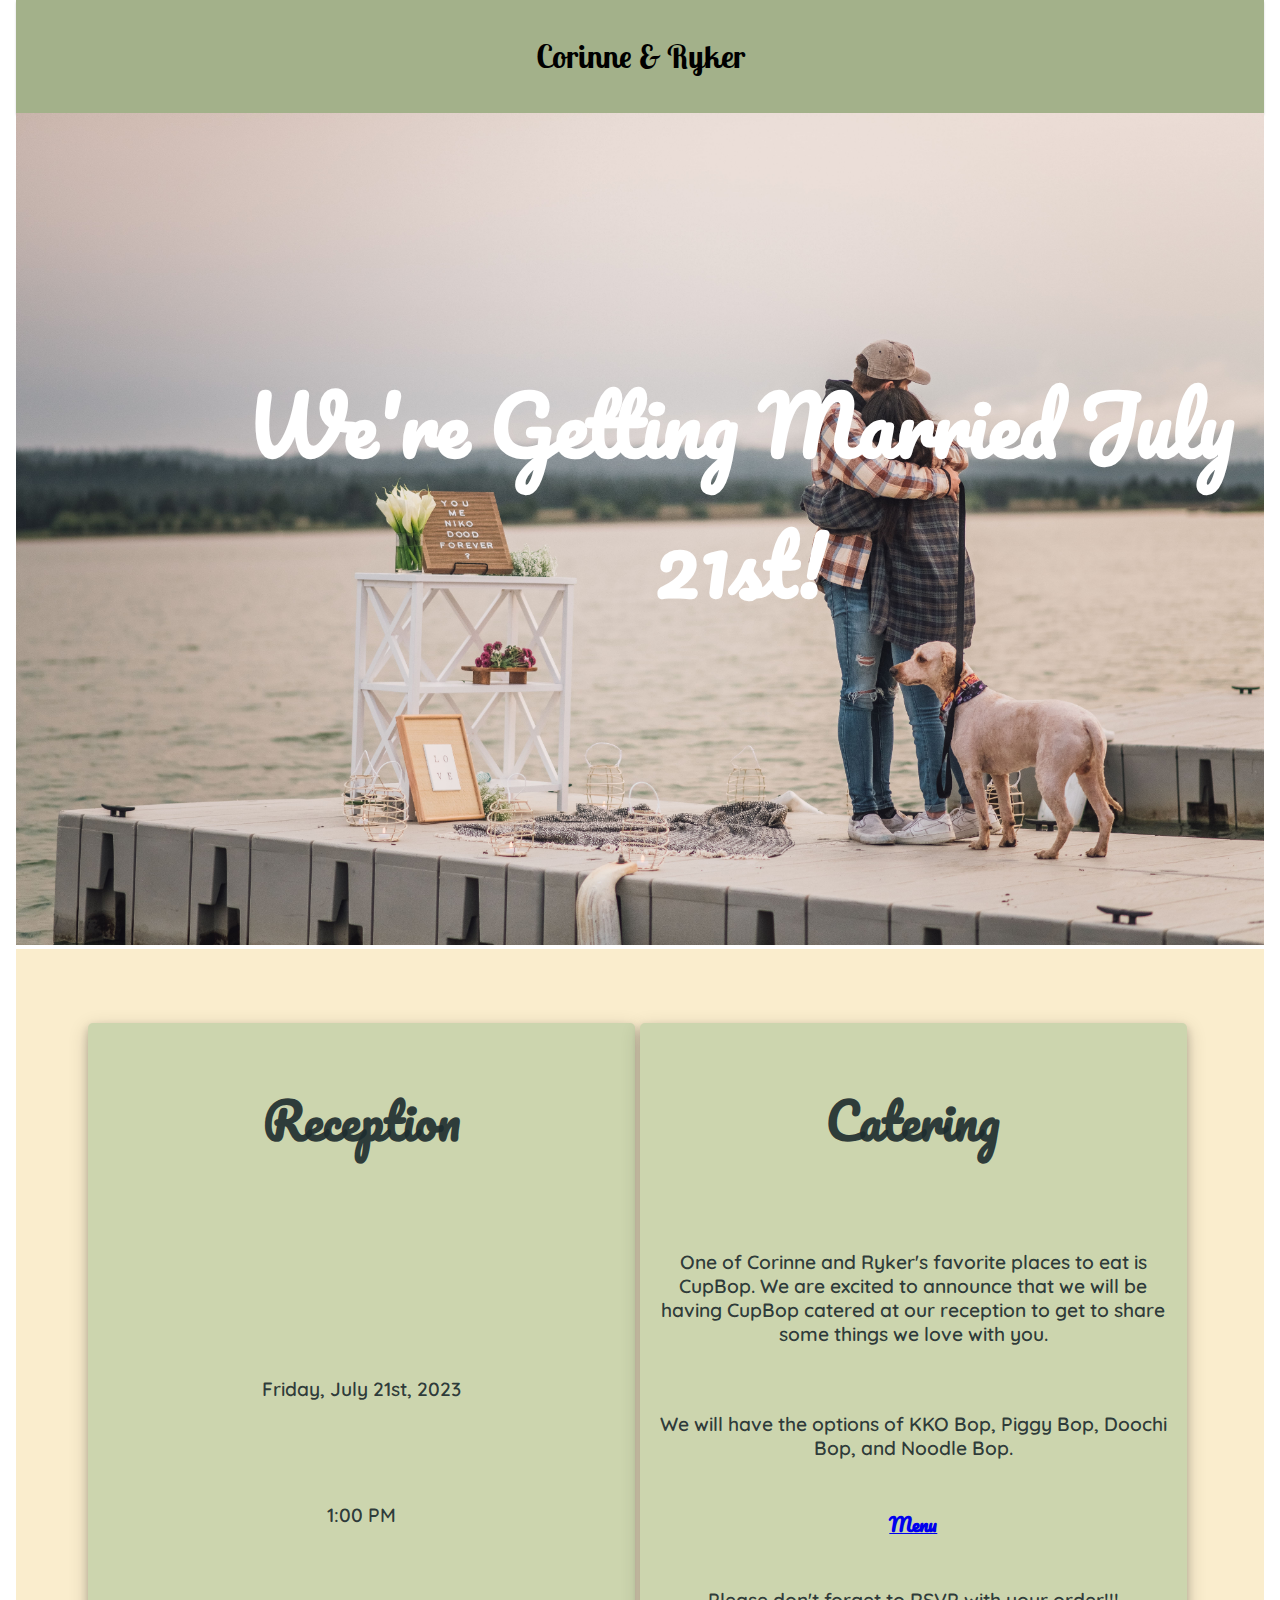
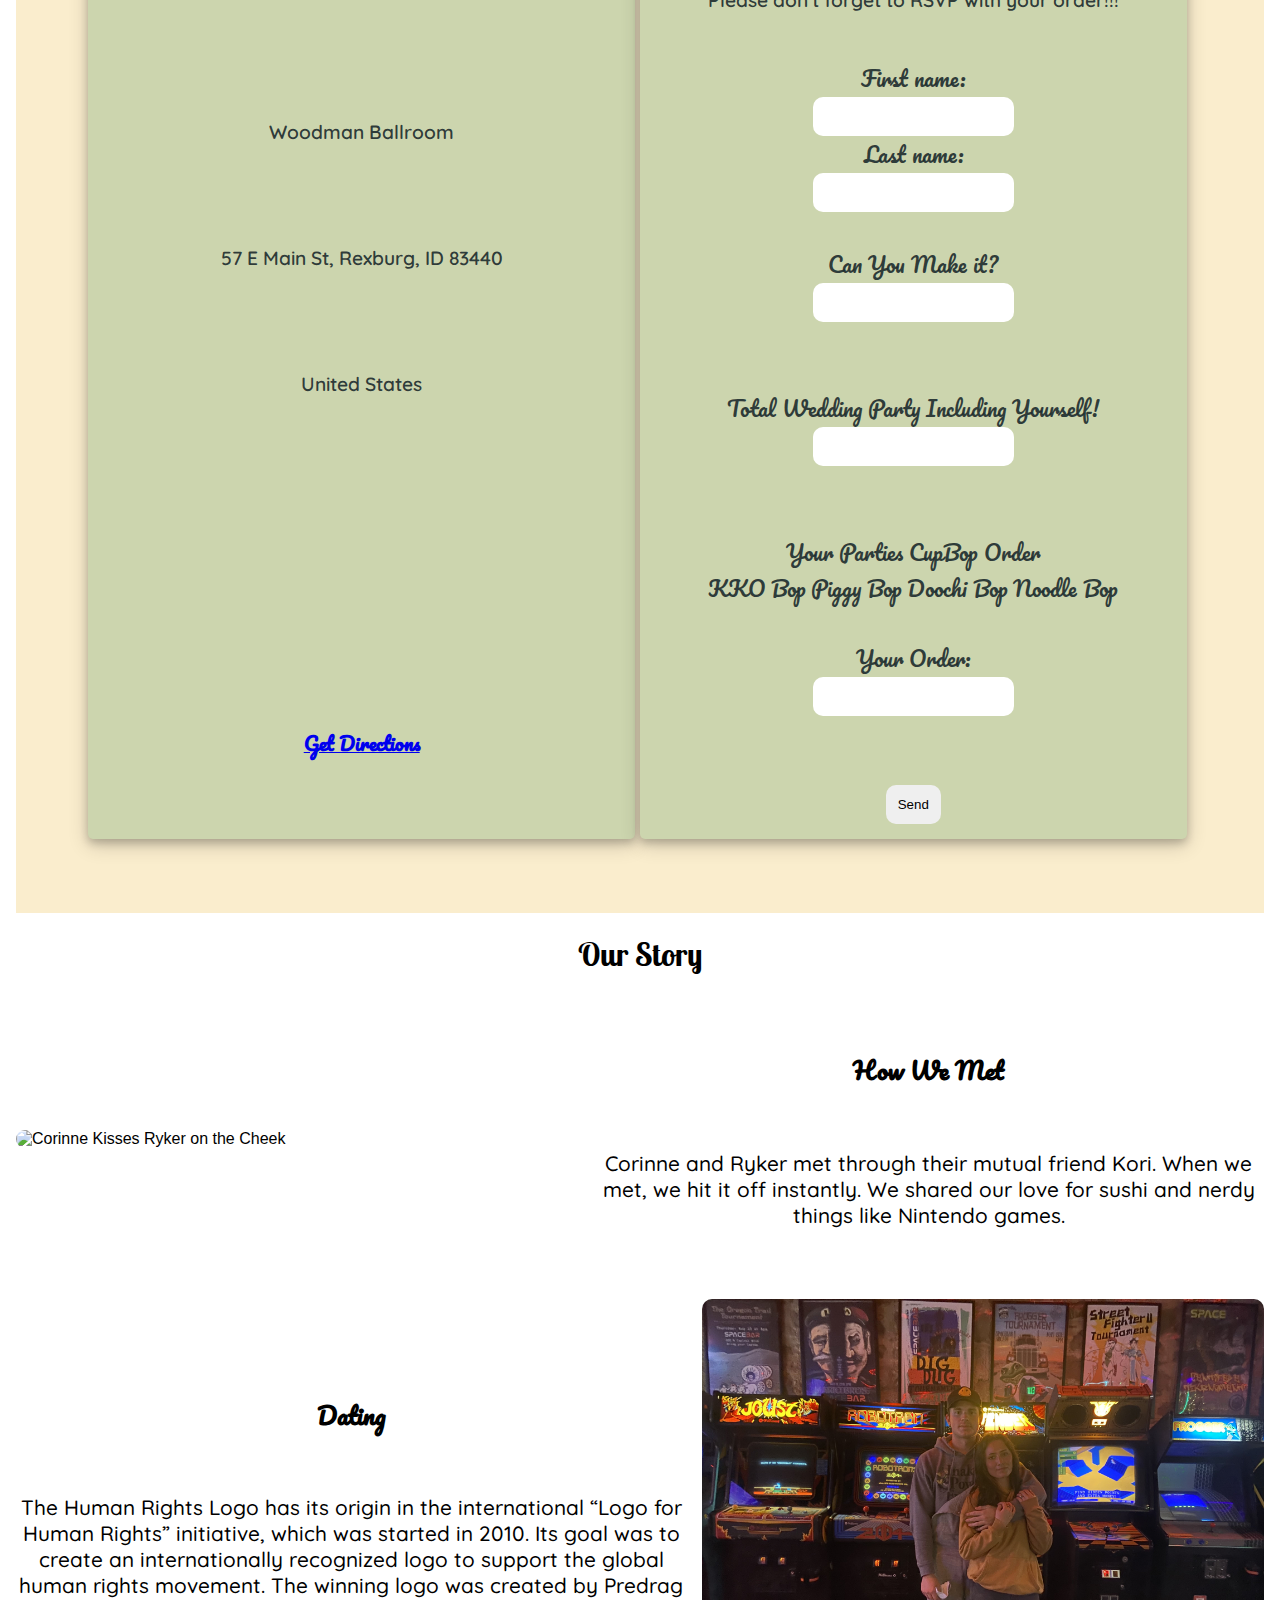
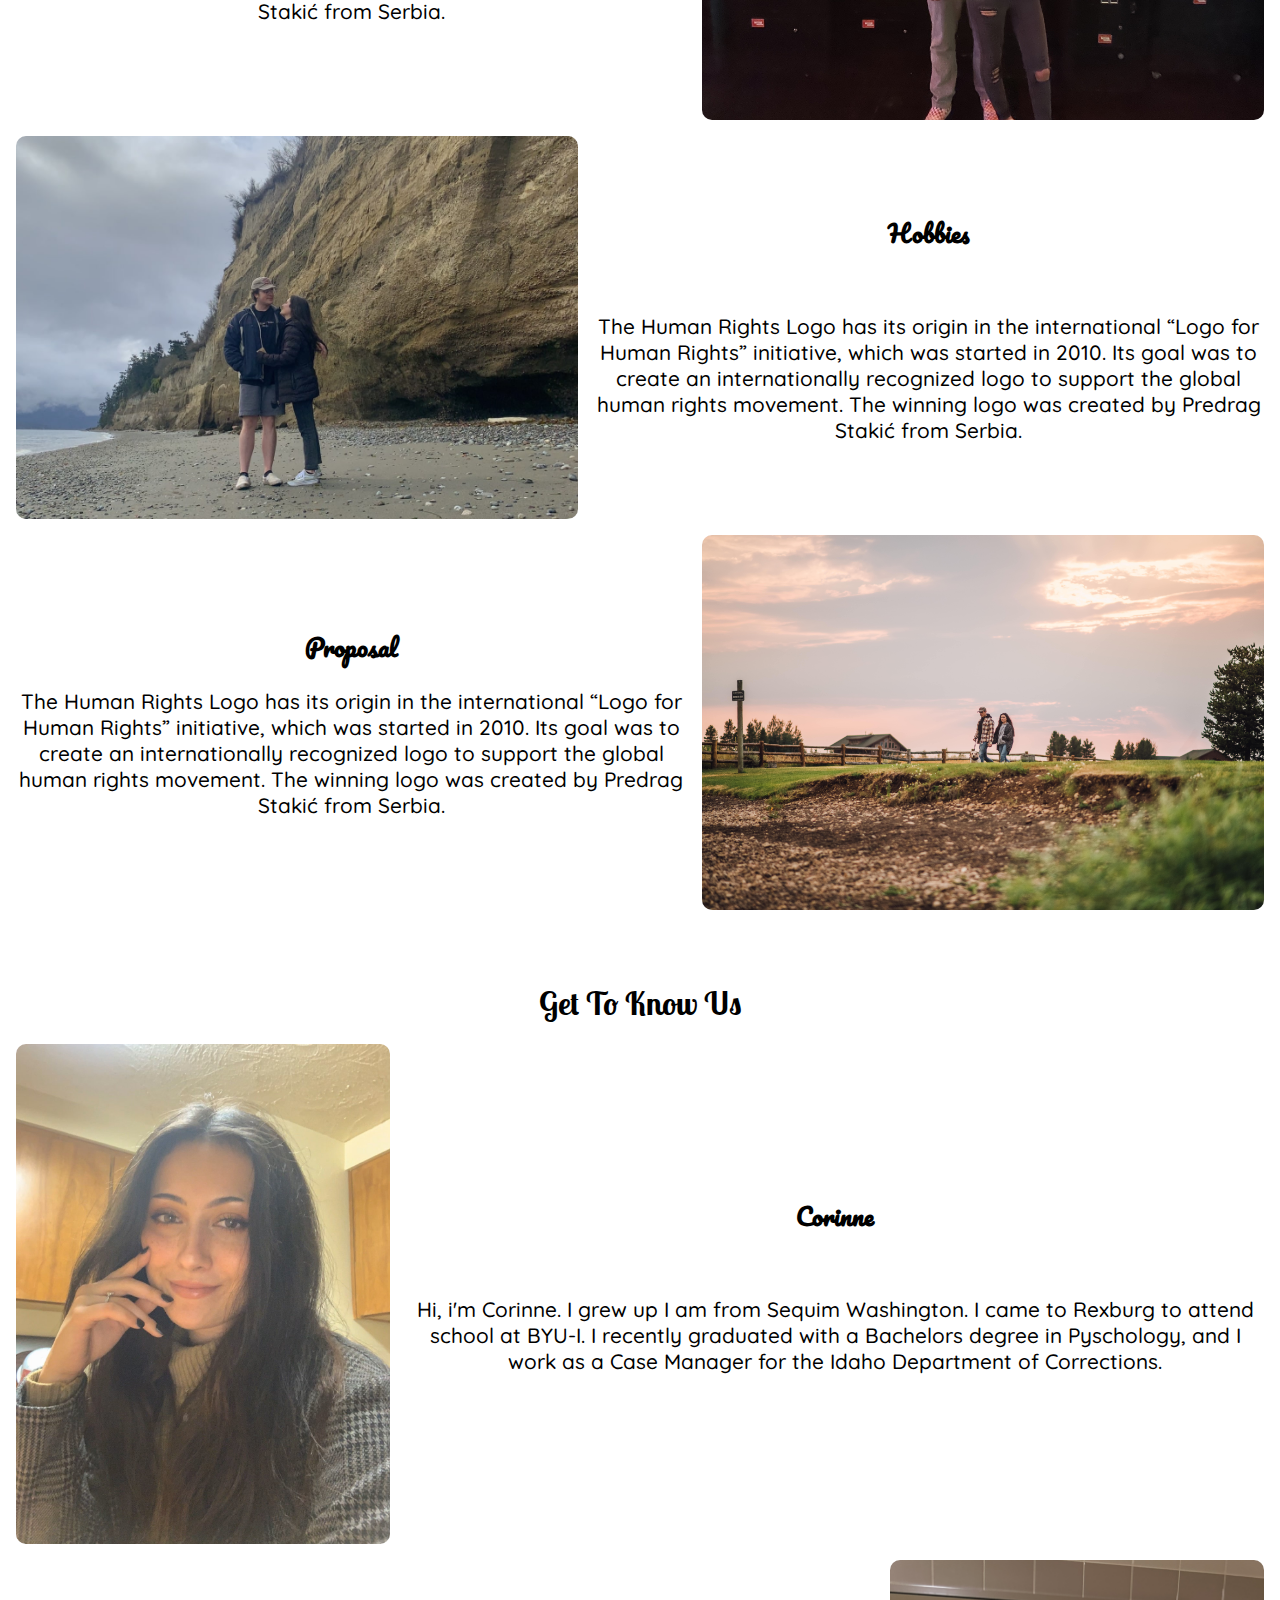
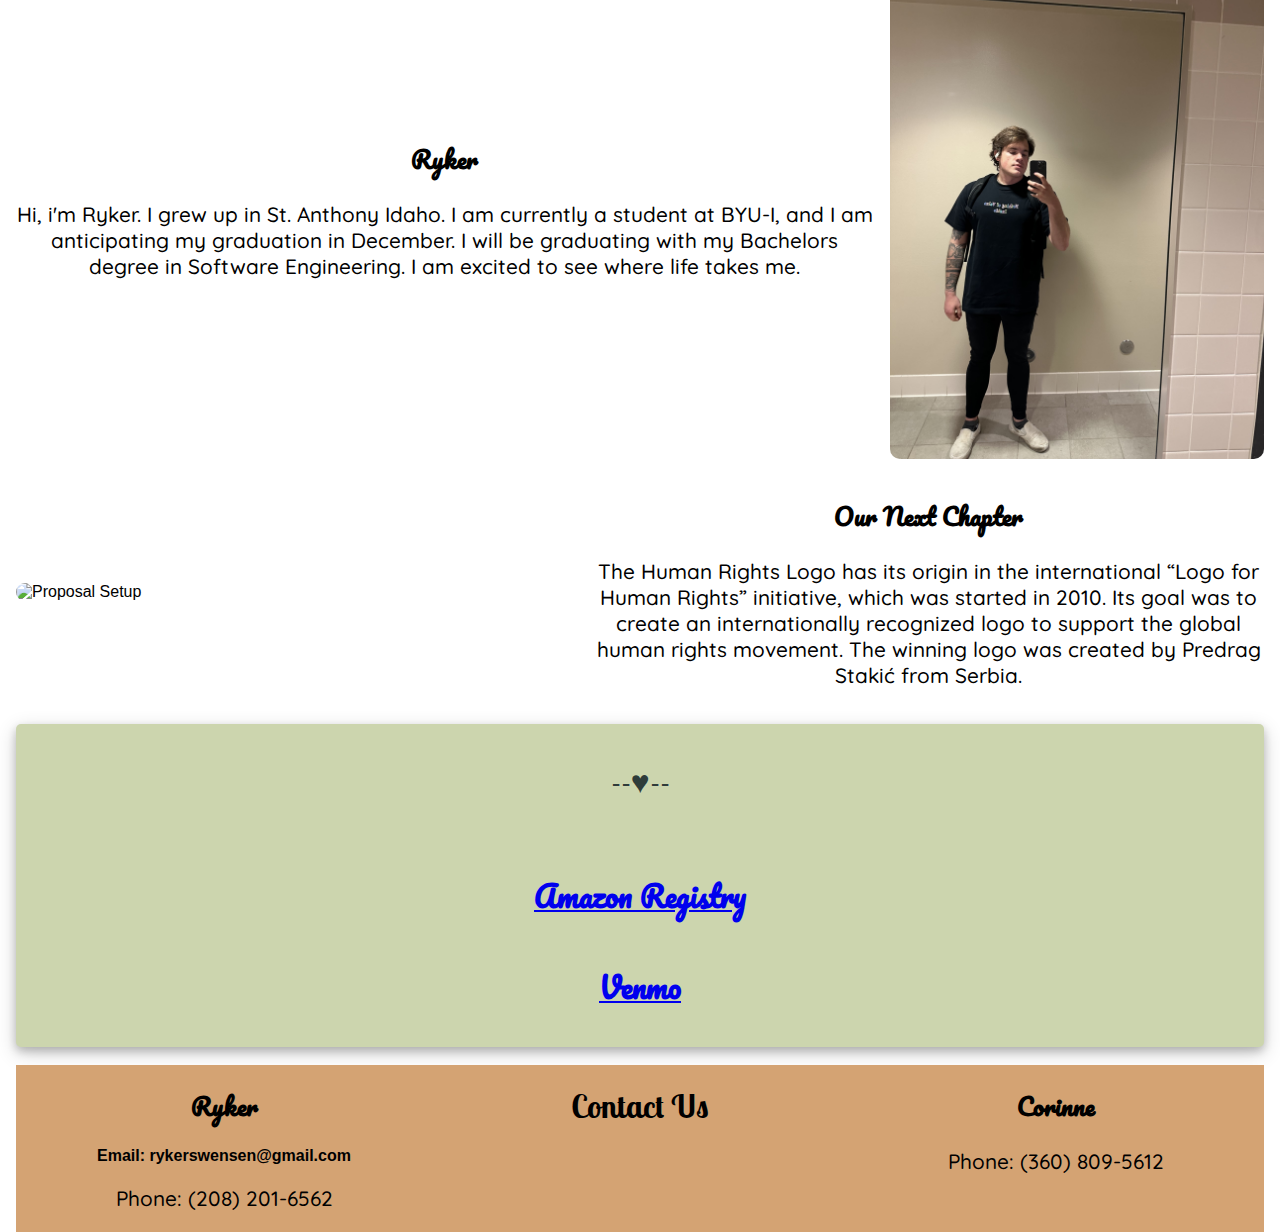
==== index.html @ 33ba5505 "finished" ====
<!DOCTYPE html>
<html lang="en">
<head>
    <meta charset="UTF-8">
    <meta name="viewport" content="width=device-width, initial-scale=1.0">
    <title>Document</title>
    <link rel="stylesheet" href="./styles/style.css">
    <link rel="stylesheet" href="./styles/large.css">
    <link rel="preconnect" href="https://fonts.googleapis.com">
    <link rel="preconnect" href="https://fonts.gstatic.com" crossorigin>
    <link href="https://fonts.googleapis.com/css2?family=Lobster+Two&family=Pacifico&family=Quicksand&display=swap" rel="stylesheet">

    <script src="https://cdn.jsdelivr.net/npm/add-to-calendar-button@2" async defer></script>
</head>
<body>
    <header>
        <h1>Corinne & Ryker</h1>
    </header>

    <main>
        <div class="hero">
            <img src="./images/gallery/17-min.jpeg" alt="homepagesmoothie" id="hero">
            <div class="heroText">
                <h1>We're Getting Married July 21st!</h1>
            </div>
        </div>

        <div class="reception">
            <div class="card">
                <h2>Reception</h2>
                <br>
                <p>Friday, July 21st, 2023</p>
                <p>1:00 PM</p>
                <br>
                <p>Woodman Ballroom</p>
                <p>57 E Main St, Rexburg, ID 83440</p>
                <p>United States</p>
                <br>
                <add-to-calendar-button 
                    name="Corinne and Ryker's Wedding"
                    description="Celebrate with Us!"
                    startDate="2023-07-21"
                    startTime="13:00"
                    endDate="2023-07-21"
                    endTime="17:00"
                    timeZone="America/Denver"
                    location="57 E Main St, Rexburg, ID 83440"
                    options="'Apple','Google','iCal','Outlook.com','Yahoo','Microsoft365','MicrosoftTeams'"
                    buttonStyle="round"
                    size="5"
                    label="Add It To Your Calender"
                    inline
                ></add-to-calendar-button>
                
                <br>
                <a href="https://goo.gl/maps/KPzAWVhYx3fJ5FQb7">
                    Get Directions
                </a>

            </div>
            
            <div class="card">
                <h2>Catering</h2>
                <br>
                <p>
                    One of Corinne and Ryker's favorite places to eat is CupBop. We are excited
                    to announce that we will be having CupBop catered at our reception to get
                    to share some things we love with you.
                </p>
                <br>
                <p>We will have the options of KKO Bop, Piggy Bop, Doochi Bop, and Noodle Bop.</p>
                <br>
                <a href="https://www.cupbop.com/menu">
                    Menu
                </a>
                <br>
                <p>Please don't forget to RSVP with your order!!!</p>
                <br>
                <form action="https://formsubmit.co/rykerswensen@gmail.com" method="POST">
                    <label for="fname">First name:</label><br>
                    <input type="text" id="fname" name="fname"><br>
                    <label for="lname">Last name:</label><br>
                    <input type="text" id="lname" name="lname"><br>
                    <br>
                    <label for="cmake">Can You Make it?</label><br>
                    <input type="text" id="cmake" name="cmake"><br>
                <br>
                    <br><label for="party">Total Wedding Party Including Yourself!</label><br>
                    <input type="number" id="party" name="party"><br>
                    <br>
                    <br>
                    <label for="food">Your Parties CupBop Order</label><br>
                    <label for="kko">KKO Bop</label>
                    <label for="piggy">Piggy Bop</label>
                    <label for="doochi">Doochi Bop</label>
                    <label for="noodle">Noodle Bop</label><br>
                    <br>
                    <label for="order">Your Order:</label><br>
                    <input type="text" id="order" name="order"><br>
                    <br>
                    <br><button type="submit">Send</button>
                  </form>
            </div>
            <br>
            <br>
        </div>

            <h1>Our Story</h1>
            <br>


            <div class="image-left">
                <img src="./images/gallery/27-min.jpeg" alt="Corinne Kisses Ryker on the Cheek" id="ckiss">
                <div>
                    <h2>How We Met</h2>
                    <br>
                    <p>
                    
                    Corinne and Ryker met through their mutual friend Kori.
                    When we met, we hit it off instantly. We shared our love for 
                    sushi and nerdy things like Nintendo games.
                    </p>
                </div>
            </div>

            <br>
            
            <div class="image-right">
                <img src="./images/arcade-min.jpeg" alt="Corinne & Ryker at the Arcade" id="arcade"/>
                <div>
                    <h2>Dating</h2>
                    <br>
                    <p>The Human Rights Logo has its origin in the international “Logo for Human Rights” initiative, which was started in 2010. Its goal was to create an internationally recognized logo to support the global human rights movement. The winning logo was created by Predrag Stakić from Serbia.</p>
                </div>
            </div>

            <div class="image-left">
                <img src="./images/sequim2-min.jpeg" alt="Corinne & Ryker in Sequim" id="sequim"/>
                <div>
                    <h2>Hobbies</h2>
                    <br>
                    <p>The Human Rights Logo has its origin in the international “Logo for Human Rights” initiative, which was started in 2010. Its goal was to create an internationally recognized logo to support the global human rights movement. The winning logo was created by Predrag Stakić from Serbia.</p>
                </div>
            </div>
            
            <div class="image-right">
                <img src="./images/gallery/02-min.jpeg" alt="Proposal Surprise" id="surprise"/>
                <div>
                    <h2>Proposal</h2>
                    <p>The Human Rights Logo has its origin in the international “Logo for Human Rights” initiative, which was started in 2010. Its goal was to create an internationally recognized logo to support the global human rights movement. The winning logo was created by Predrag Stakić from Serbia.</p>
                </div>
            </div>
            <br>
            <br>

            <h1>Get To Know Us</h1>

            <div class="image-left">
                <img src="./images/corinne-min.jpeg" alt="Corinne" id="corinne"/>
                <div>
                    <h2>Corinne</h2>
                <br>
                <p>
                Hi, i'm Corinne. I grew up I am from Sequim Washington.
                I came to Rexburg to attend school at BYU-I. 
                I recently graduated with a Bachelors degree in Pyschology, 
                and I work as a Case Manager for the Idaho Department of Corrections. 
                </p>
                <br>
                </div>
            </div>
            
            <div class="image-right">
                <img src="./images/ryker-min.jpeg" alt="Ryker" id="ryker"/>
                <div>
                    <h2>Ryker</h2>
                    <p>
                    Hi, i'm Ryker. I grew up in St. Anthony Idaho. 
                    I am currently a student at BYU-I, and I am 
                    anticipating my graduation in December. I will be 
                    graduating with my Bachelors degree in Software Engineering. 
                    I am excited to see where life takes me.
                    </p>
                </div>
            </div>

            <div class="image-left">
                <img src="./images/gallery/59-min.jpeg" alt="Proposal Setup" id="setup"/>
                <div>
                    <h2>Our Next Chapter</h2>
                    <p>The Human Rights Logo has its origin in the international “Logo for Human Rights” initiative, which was started in 2010. Its goal was to create an internationally recognized logo to support the global human rights movement. The winning logo was created by Predrag Stakić from Serbia.</p>
                </div>
            </div>
            
            

            <div class="venmo">
                <h1>--♥--</h1><br>
                <h2>
                    <a href="https://www.amazon.com/wedding/corinne-klinger-ryker-swensen--july-2023/registry/1RDSY9F7SASJM">Amazon Registry</a>
                </h2>
                <h2>
                    <a href="https://www.venmo.com/u/rin-sierra">Venmo</a>
                </h2>
            </div>
            <br>
    </main>

    <footer>
        <div class="rykers">
            <h2>Ryker</h2>
            <b>Email: rykerswensen@gmail.com</b>
            <p>Phone: (208) 201-6562</p>
        </div>
        <div class="contact">
            <h1>Contact Us</h1>
            <br>
        </div>
        <div class="corinnes">
            <h2>Corinne</h2>
            <p>Phone: (360) 809-5612</p>
        </div>
    </footer>

</body>
</html>
---- styles/style.css ----
:root {
    --tea-green: rgb(204, 213, 174);
    --sage: rgb(163, 177, 138);
    --papaya-whip: rgb(250, 237, 205);
    --buff: rgb(212, 163, 115);

    --text-1: 'Lobster Two', cursive;
    --text-2: 'Pacifico', cursive;
    --text-3: 'Quicksand', sans-serif
}

body {
    background-color: white;
}

h1 {
    font-family: var(--text-1);
    text-align: center;
    resize: none;
    font-size: 2rem;
}

h2 {
    font-family: var(--text-2);
    text-align: center;
}

a {
    font-family: var(--text-2);
    text-align: center;
    font-size: 1.8rem;
}

p {
    font-family: var(--text-3);
    text-align: center;
    font-size: 1.3rem;
    font-weight: 500;
}

label {
    font-family: var(--text-2);
    text-align: center;
    font-size: 1.3rem;
    font-weight: 500;
}

button {
    padding: 0.75rem;
    border-radius: 10px;
    border: none;
    justify-content: center;
    text-align: center;
}

header {
    background-color: var(--sage);
    text-align: center;
    box-shadow: 0 2px 2px 0 rgba(0, 0, 0, 0.16);
    font-family: var(--text-1);
    padding: 15px;
}


#hero{
    width: 100%;
}

#ckiss{
    width: 100%;
    border-radius: 10px;
}

#arcade{
    width: 100%;
    border-radius: 10px;
}
#sequim{
    width: 100%;
    border-radius: 10px;
}
#surprise{
    width: 100%;
    border-radius: 10px;
}
#corinne{
    width: 100%;
    border-radius: 10px;
}
#ryker{
    width: 100%;
    border-radius: 10px;
}
#setup{
    width: 100%;
    border-radius: 10px;
}

.heroText {
    font-family: var(--text-2);
    font-size: 1rem;
    color: black;
    text-align: center;
}

.card {
    background-color: var(--tea-green);
    color: #1e2d2fe8;
    border-radius: 5px;
    box-shadow: 0 4px 8px 0 rgba(0, 0, 0, 0.2), 0 6px 20px 0 rgba(0, 0, 0, 0.19);
    text-align: center;
    padding: 15px;
    min-width: 280px;
    justify-content: center;
    font-family: var(--text-2);
}

input {
    padding: 0.75rem;
    border-radius: 10px;
    border: none;
    justify-content: center;
    text-align: center;
}

select {
    padding: 0.75rem;
    border-radius: 10px;
    border: none;
    justify-content: center;
    text-align: center;
}

footer {
    grid-template-columns: 1fr;
    background-color: var(--buff);
    display: grid;
    text-align: center;
}
---- styles/large.css ----
/** Large.css **/
@media (min-width: 1130px){
    
    .hero img {
        width: 100%;
    }
    #ckiss{
        width: 45%;
    }
    
    .heroText {
        position: absolute;
        top: 300px;
        left: 200px;
        font-family: var(--text-2);
        font-size: 5rem;
        color: white;
    }
    
    .heroText h1 {
        font-family: var(--text-2);
        font-size: 5rem;
    }
    
    .reception {
        padding: 74px 50px;
        background-color: var(--papaya-whip);
        display: flex;
        gap: 5px;
        flex-wrap: wrap;
        justify-content: center;
    }
    
    .reception h2{
        font-size: 3rem;
    }
    
    .reception p{
        font-size: 1.2rem;
        font-weight: 600;
    }
    
    .reception a{
        font-size: 1.2rem;
        font-weight: 600;
    }
    
    .card {
        width: 45%;
        background-color: var(--tea-green);
        color: #1e2d2fe8;
        border-radius: 5px;
        box-shadow: 0 4px 8px 0 rgba(0, 0, 0, 0.2), 0 6px 20px 0 rgba(0, 0, 0, 0.19);
        text-align: center;
        padding: 15px;
        min-width: 280px;
        display: grid;
        justify-content: center;
        font-family: var(--text-2);
    }

    .venmo{
        background-color: var(--tea-green);
        color: #1e2d2fe8;
        border-radius: 5px;
        box-shadow: 0 4px 8px 0 rgba(0, 0, 0, 0.2), 0 6px 20px 0 rgba(0, 0, 0, 0.19);
        text-align: center;
        padding: 15px;
        min-width: 280px;
        display: grid;
        justify-content: center;
        font-family: var(--text-2);
    }
    
    img #me {
        width: auto;
    }
    
    #ckiss{
        width: 45%;
    }
    
    #arcade{
        width: 45%;
    }
    #sequim{
        width: 45%;
    }
    #surprise{
        width: 45%;
    }
    #corinne{
        width: 30%;
    }
    #ryker{
        width: 30%;
    }
    #setup{
        width: 45%;
    }
    
    button {
        text-align: center;
        justify-self: center;
    }
    
    form {
        font-size: 1.2rem;
        font-weight: 600;
    }
    
    .atcb-text {
        overflow-wrap: anywhere;
        display: flex;
        text-align: center;
        justify-self: center;
    }
    .atcb-button {
        display: flex;
        text-align: center;
        justify-self: center;
    }
    
    
    footer {
        width: 100%;
        background-color: var(--buff);
        display: grid;
        grid-template-columns: 1fr 1fr 1fr;
        text-align: center;
    }
    
    html
    {
        padding: 0 1em;
        font-family: Calibri, sans-serif;
    }
    
    body
    {
        margin: auto;
        
    }
    
    @media screen and (max-width: 800px) {
        footer {
            grid-template-columns: 1fr;
        }
    }
    
    @media screen and (max-width: 750px) {
        footer {
            grid-template-columns: 1fr;
        }
        header {
            flex-direction: column;
        }
        header * {
            margin: 0 auto;
            text-align: center;
            padding: 0;
        }
        header h1 {
            border: none;
            padding: 0;
        }
        header ul {
            margin: 0 auto;
        }
        .content {
            flex-direction: column;
            margin: 0 auto;
            padding: 20px 0;
        }
        .card {
            margin: 0 auto;
        }
        #homepage_fruit {
            margin-top: 100px;
        }
        .info {
            margin-top: 100px;
        }
        .business_information {
            grid-row: 3;
        }
    }
    
    img
    {
        max-width: 100%;
    }
    
    .image-left, .image-right
    {
        margin: 1em 0;
    }
    
    @media (min-width: 20em)
    {
        .image-left, .image-right
        {
            display: flex;
            align-items: center;
        }
    
        .image-left img
        {
            margin-right: 1em;
            float: left; /* fallback */
        }
    
        .image-right img
        {
            order: 1;
            margin-left: 1em;
            float: right; /* fallback */
        }
        
        /* clearfix for fallback */
        .image-left::after,
        .image-right::after
        {
            content: "";
          display: block;
            clear: both;
        }
    }
    
    @media (min-width: 30em)
    {
        .image-left img, .image-right img
        {
            flex-shrink: 0;
        }
    }
    
    

}
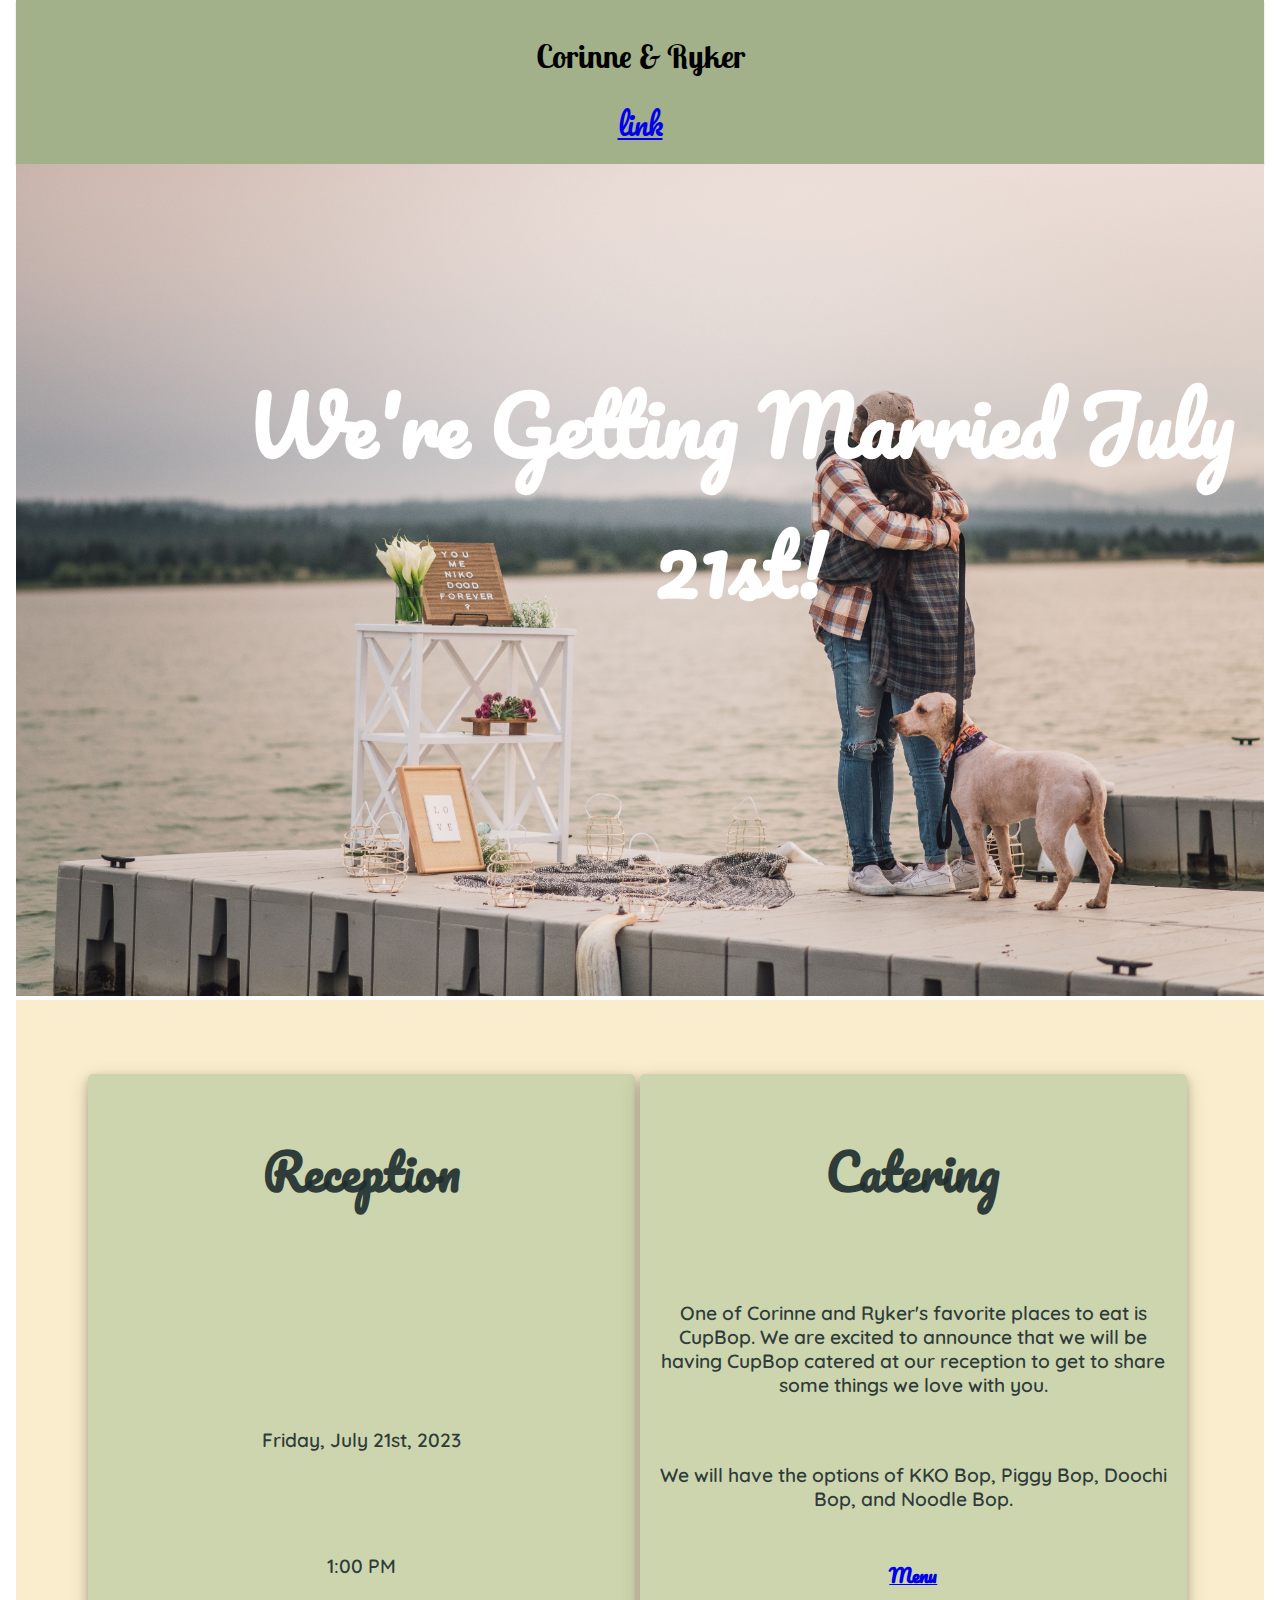
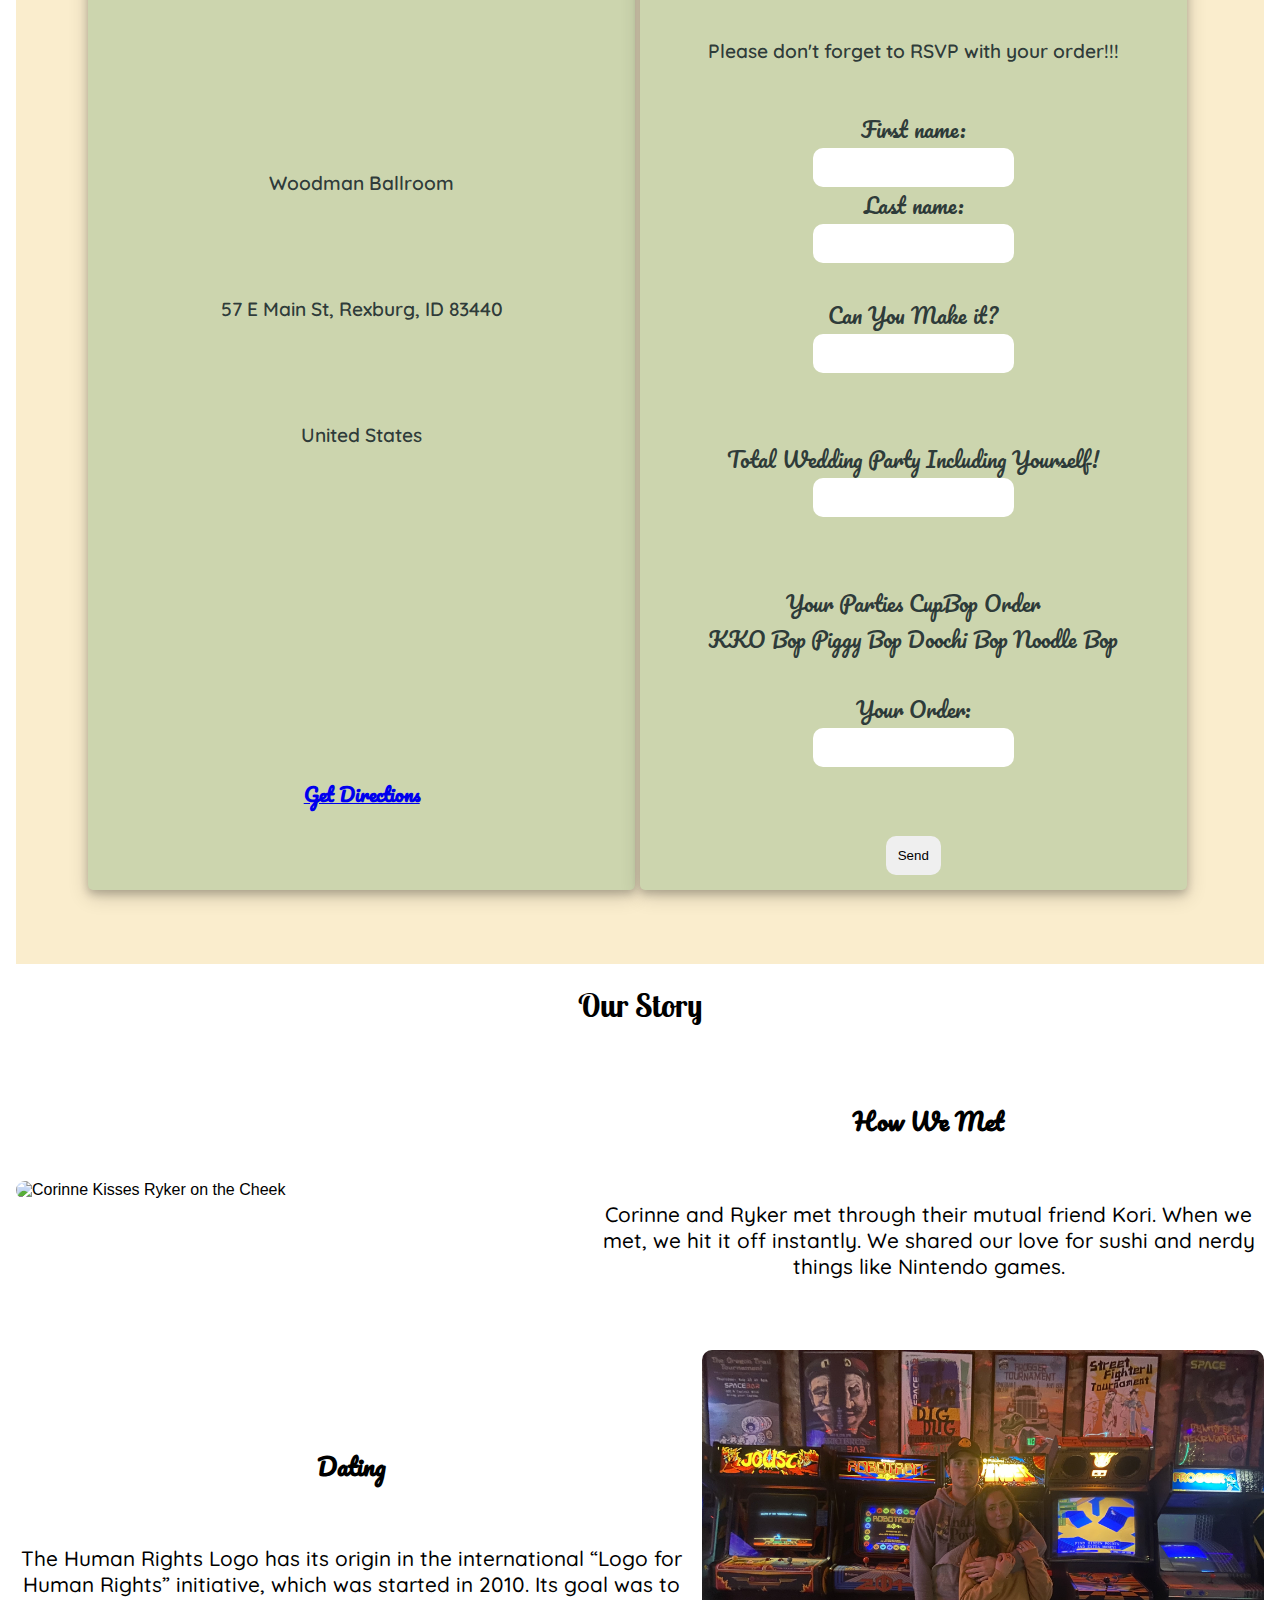
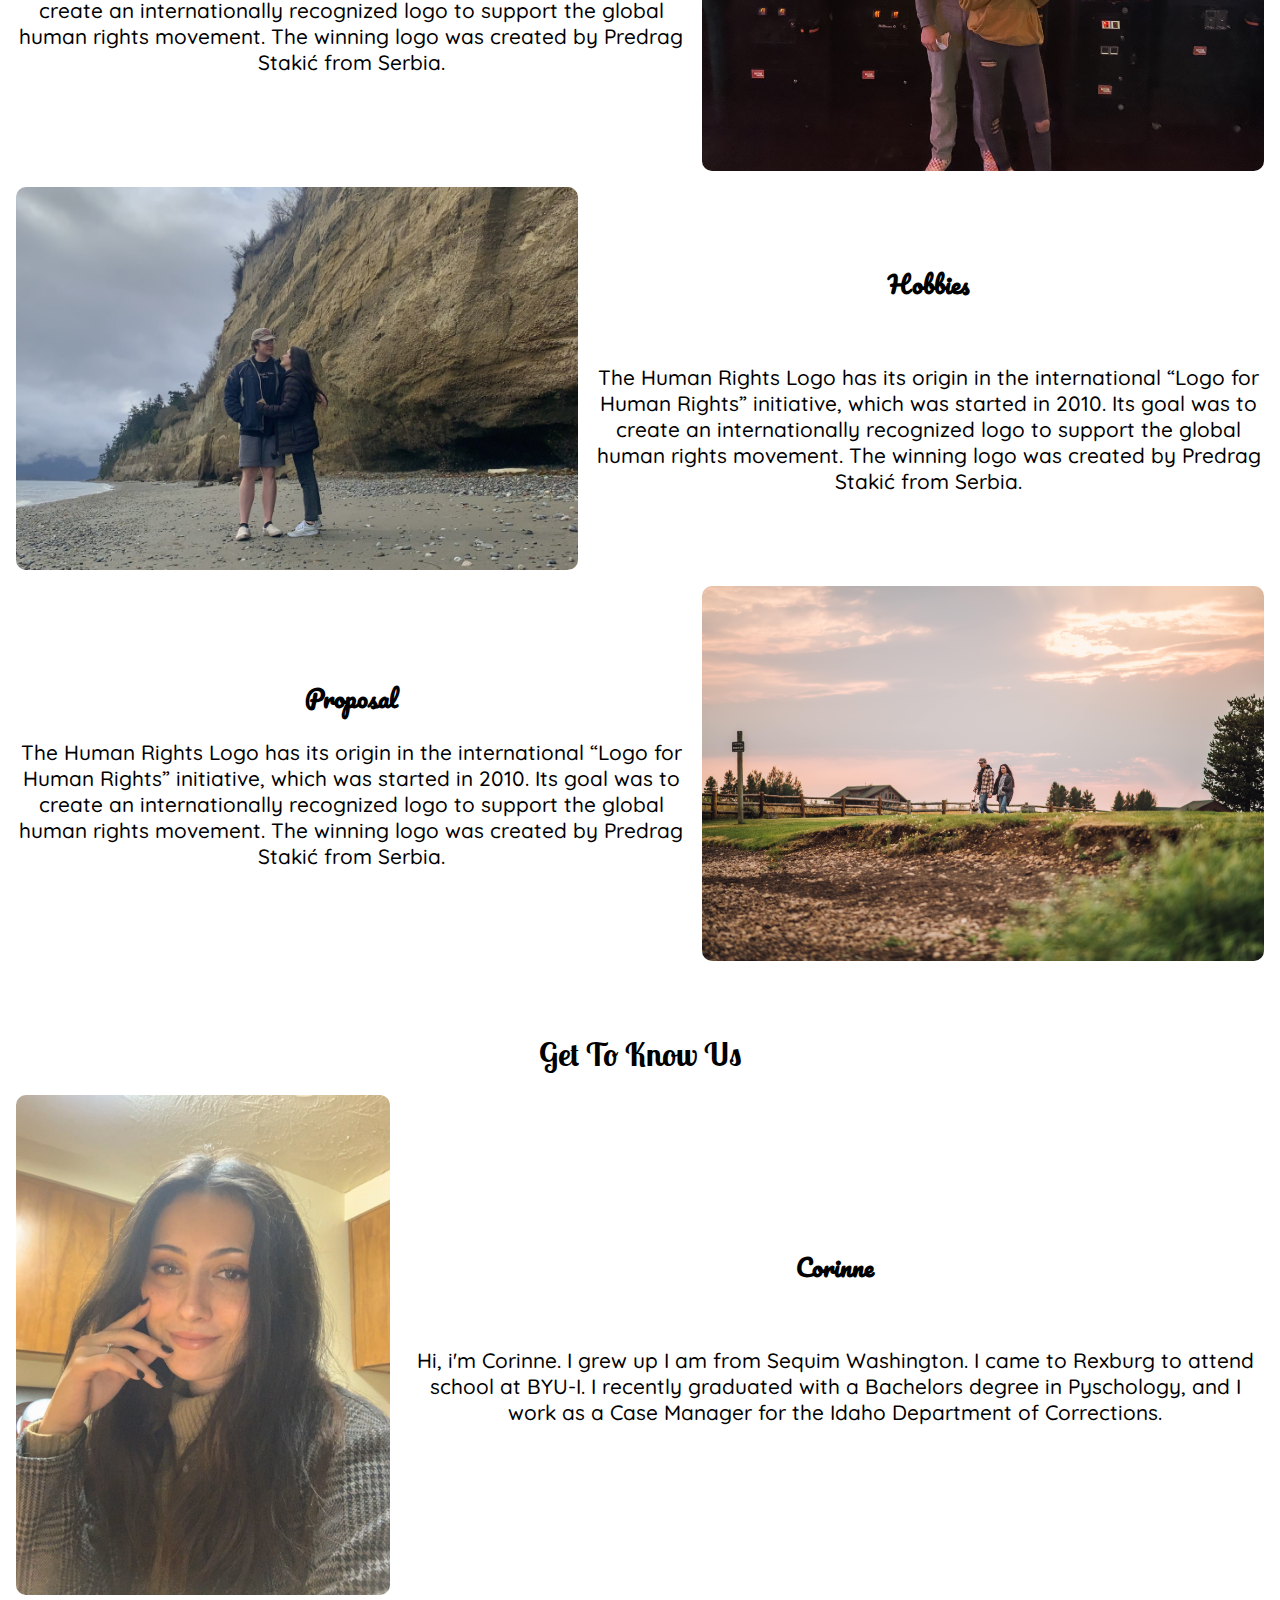
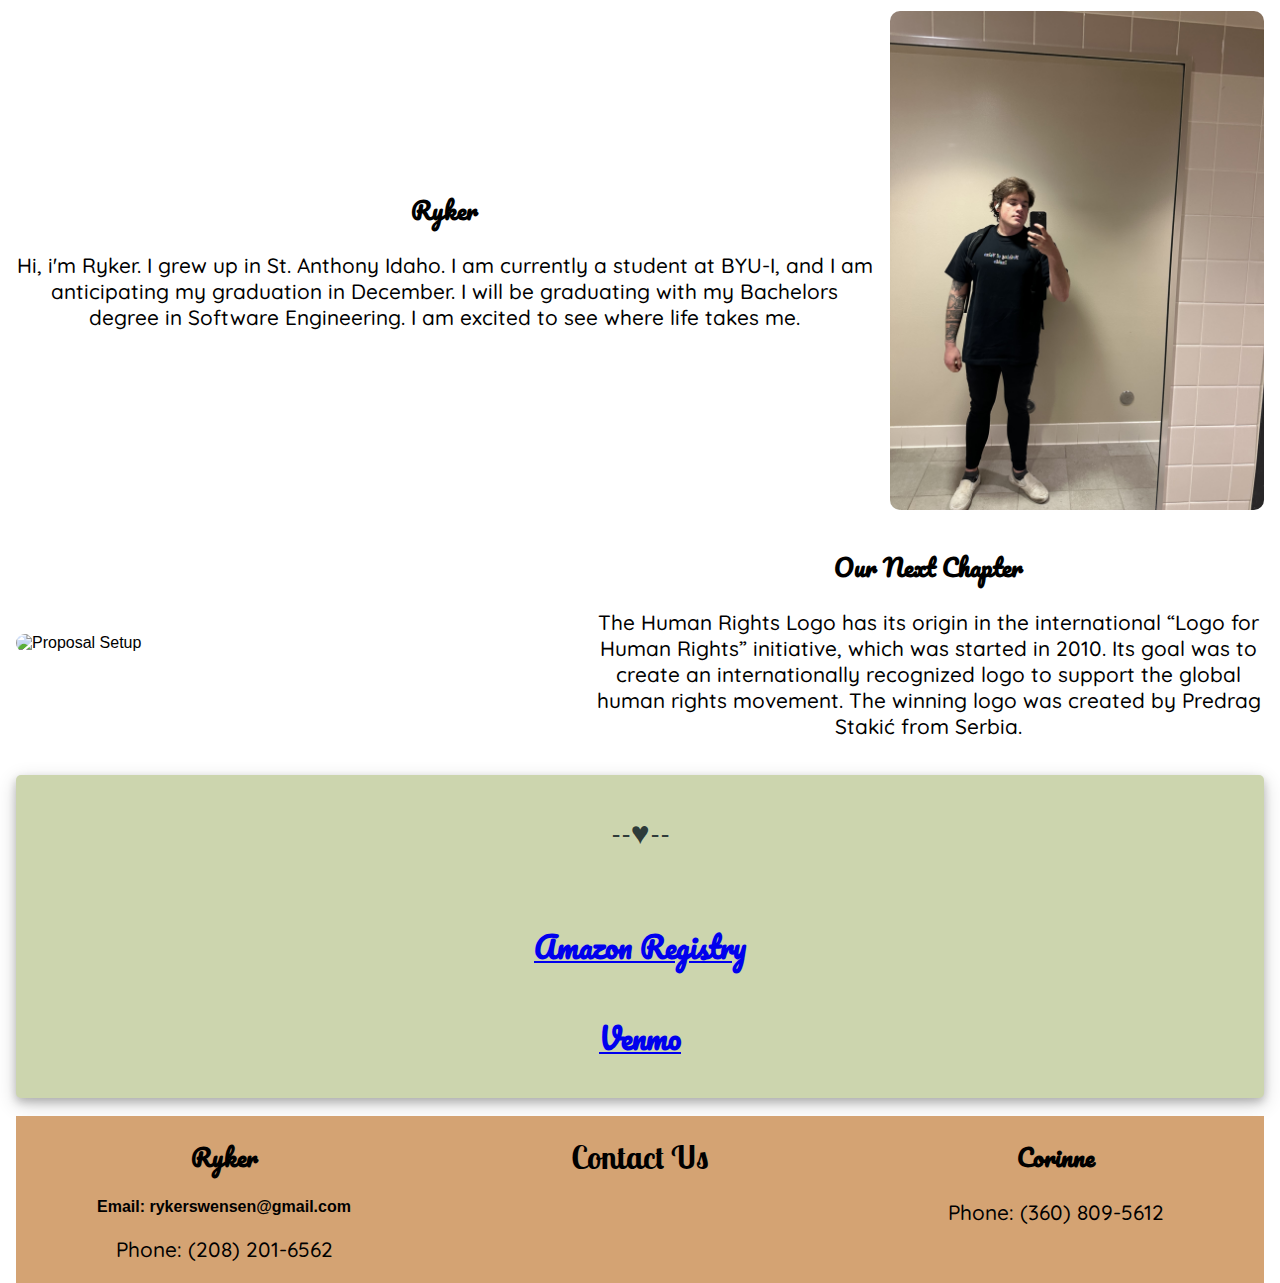
==== commit 7f0dc02b: "new link 2" ====
--- a/index.html
+++ b/index.html
@@ -15,6 +15,7 @@
 <body>
     <header>
         <h1>Corinne & Ryker</h1>
+        <a href="/thankyou.html"> link </a>
     </header>
 
     <main>
@@ -77,6 +78,7 @@
                 <p>Please don't forget to RSVP with your order!!!</p>
                 <br>
                 <form action="https://formsubmit.co/rykerswensen@gmail.com" method="POST">
+                    <input type="hidden" name="_next" value="https://rykerswensen.github.io/Corinne-Ryker/">
                     <label for="fname">First name:</label><br>
                     <input type="text" id="fname" name="fname"><br>
                     <label for="lname">Last name:</label><br>
@@ -100,6 +102,7 @@
                     <br>
                     <br><button type="submit">Send</button>
                   </form>
+                  
             </div>
             <br>
             <br>
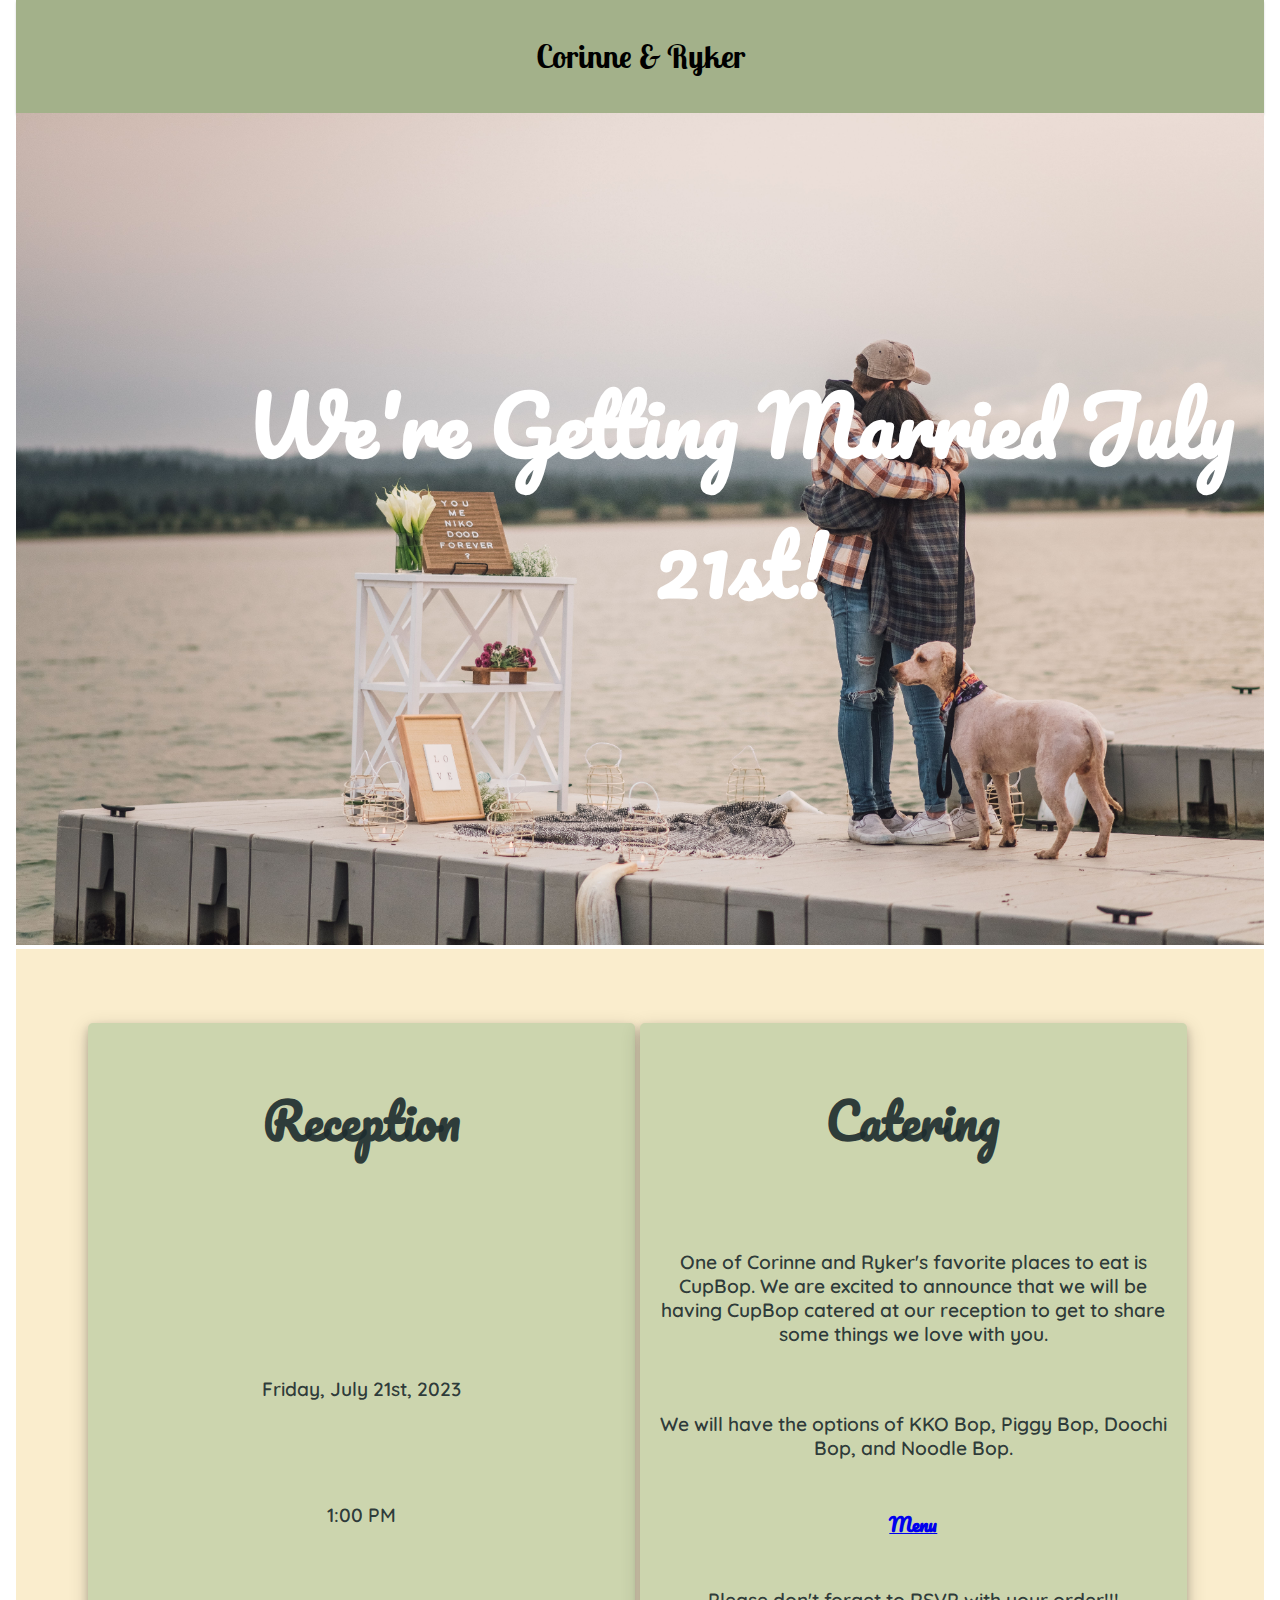
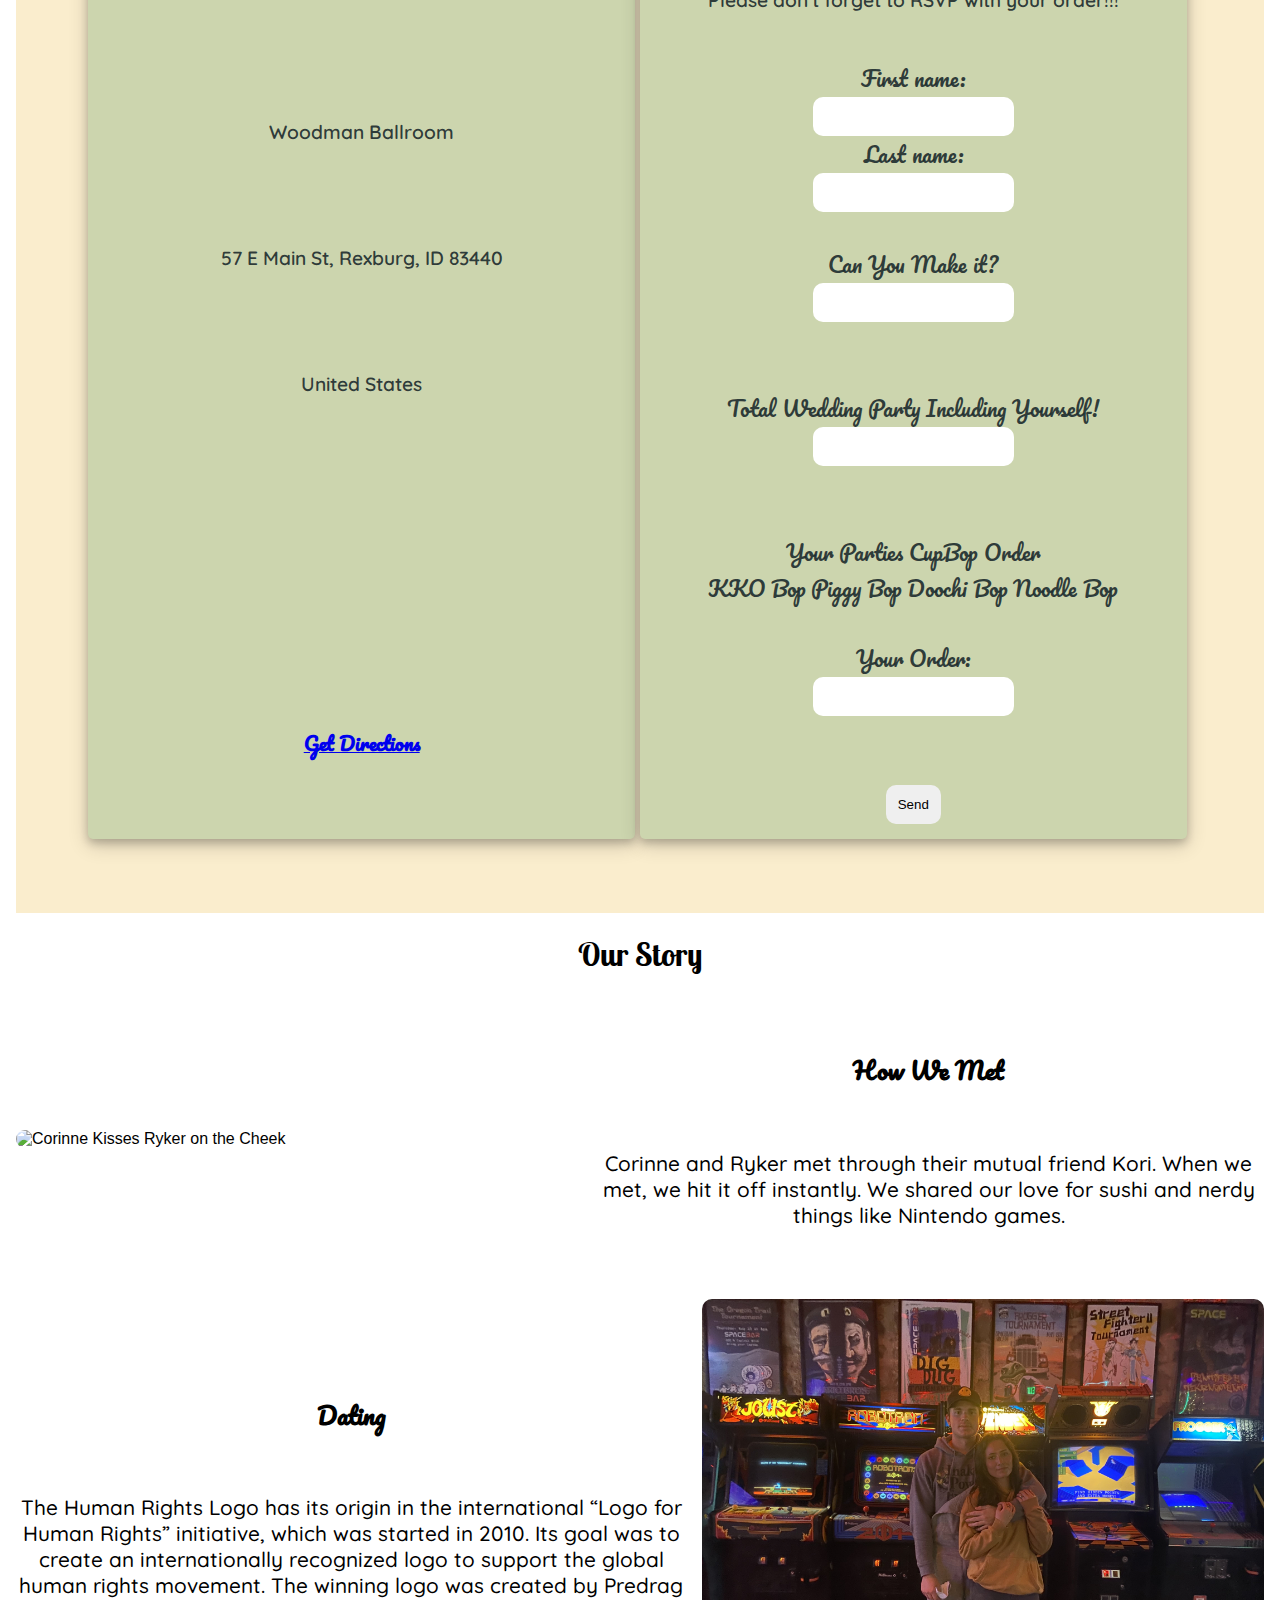
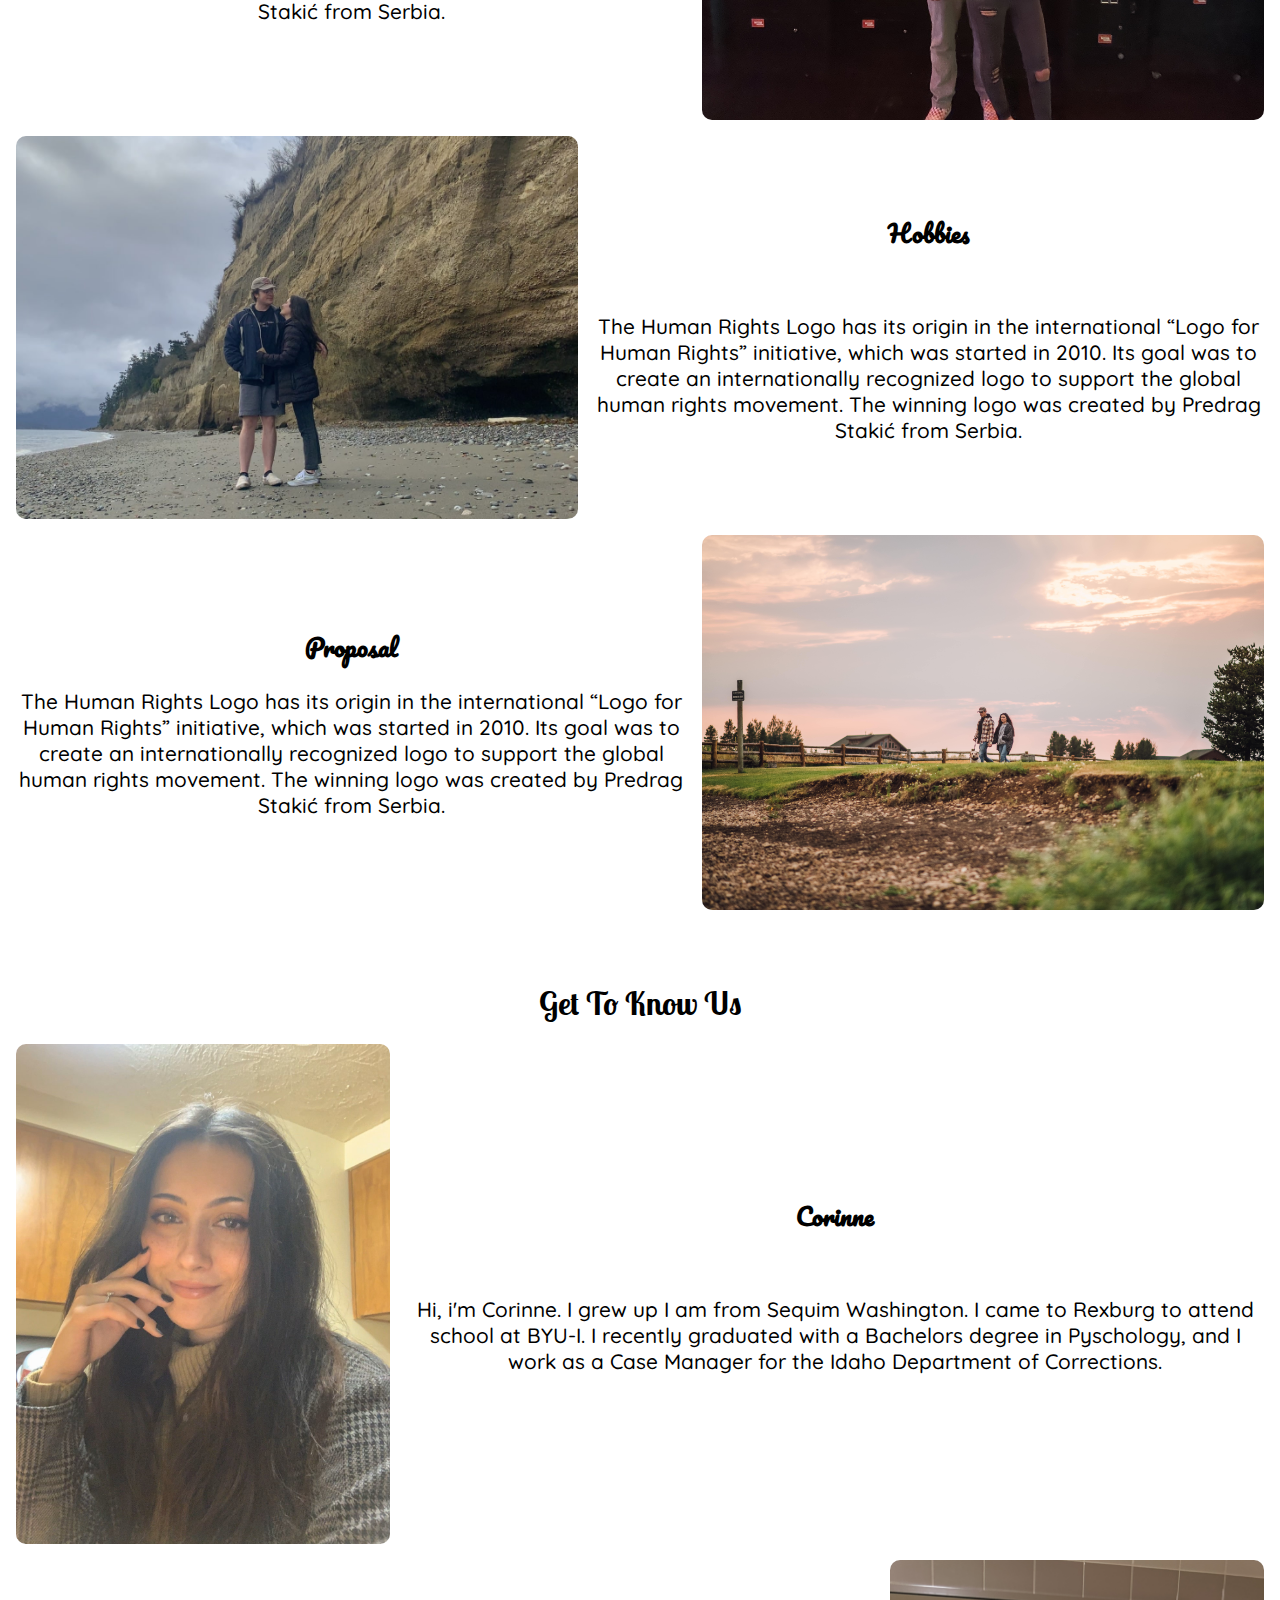
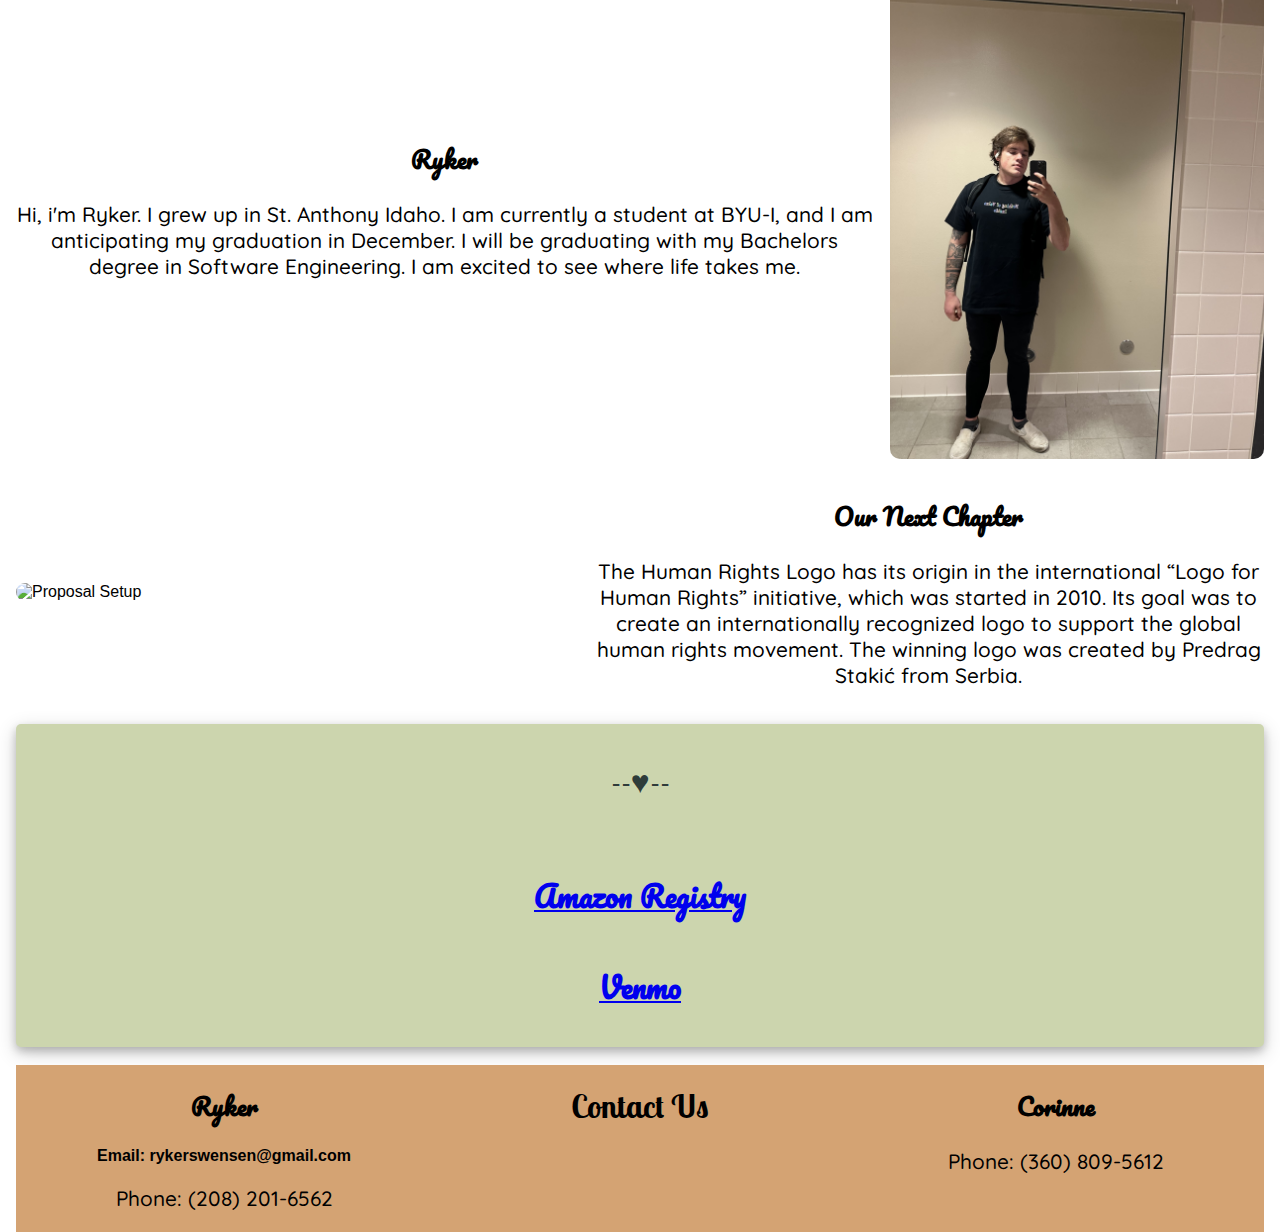
==== commit d0d57d23: "disregard" ====
--- a/index.html
+++ b/index.html
@@ -14,8 +14,8 @@
 </head>
 <body>
     <header>
-        <h1>Corinne & Ryker</h1>
-        <a href="/thankyou.html"> link </a>
+        <h1>Corinne & Ryker
+        </h1>
     </header>
 
     <main>
@@ -78,7 +78,6 @@
                 <p>Please don't forget to RSVP with your order!!!</p>
                 <br>
                 <form action="https://formsubmit.co/rykerswensen@gmail.com" method="POST">
-                    <input type="hidden" name="_next" value="https://rykerswensen.github.io/Corinne-Ryker/">
                     <label for="fname">First name:</label><br>
                     <input type="text" id="fname" name="fname"><br>
                     <label for="lname">Last name:</label><br>
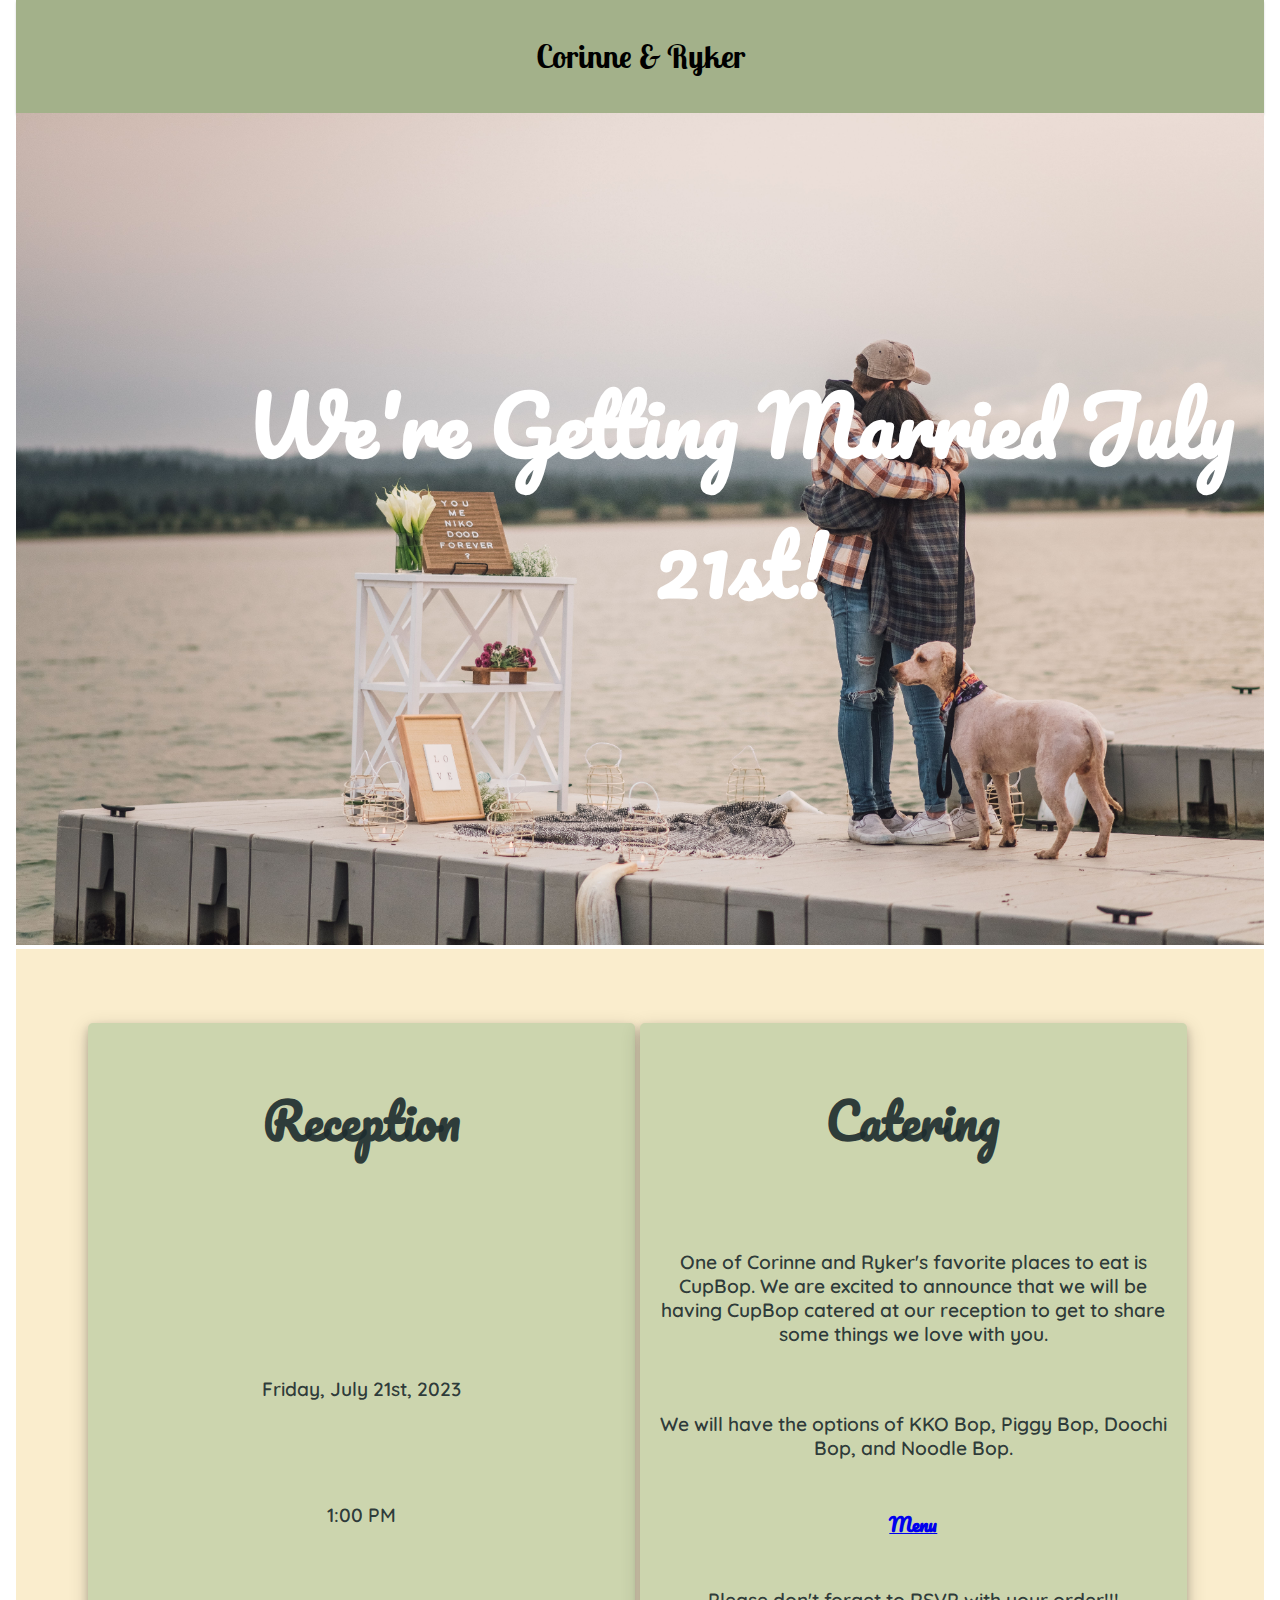
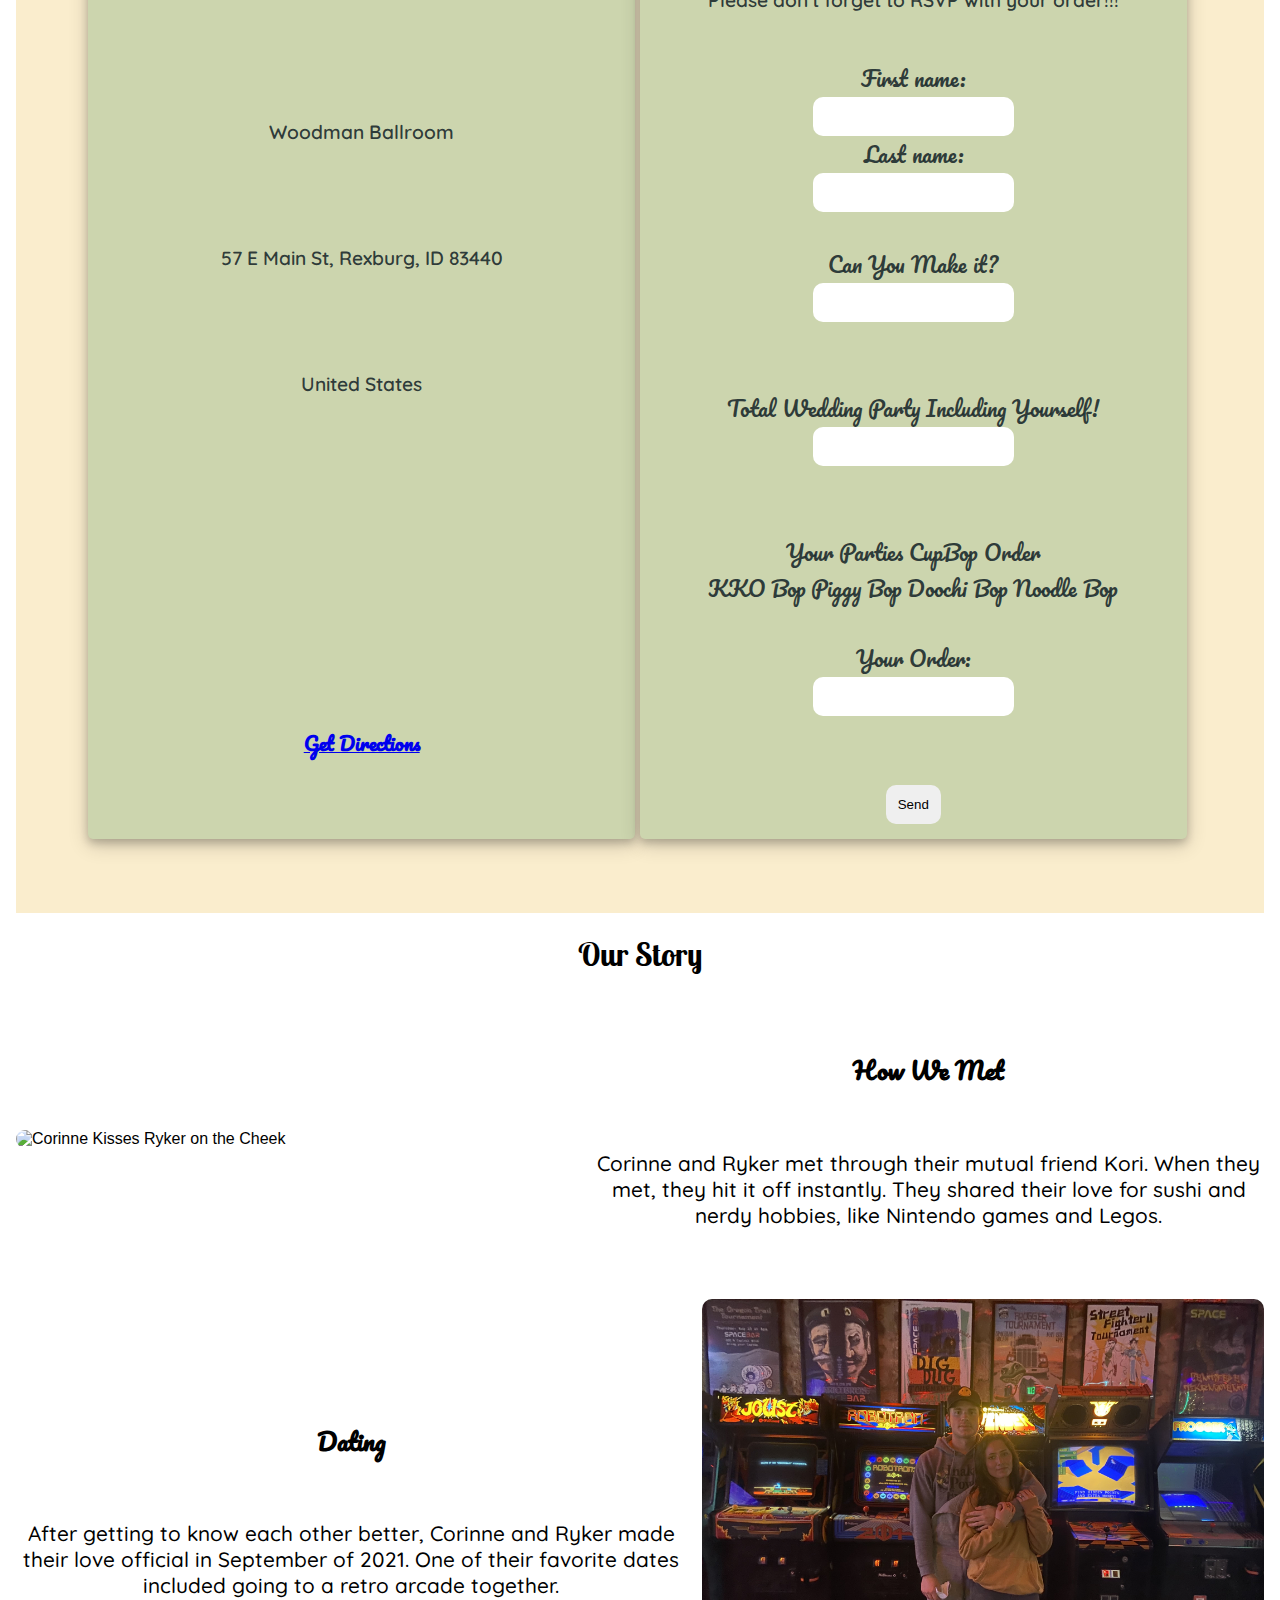
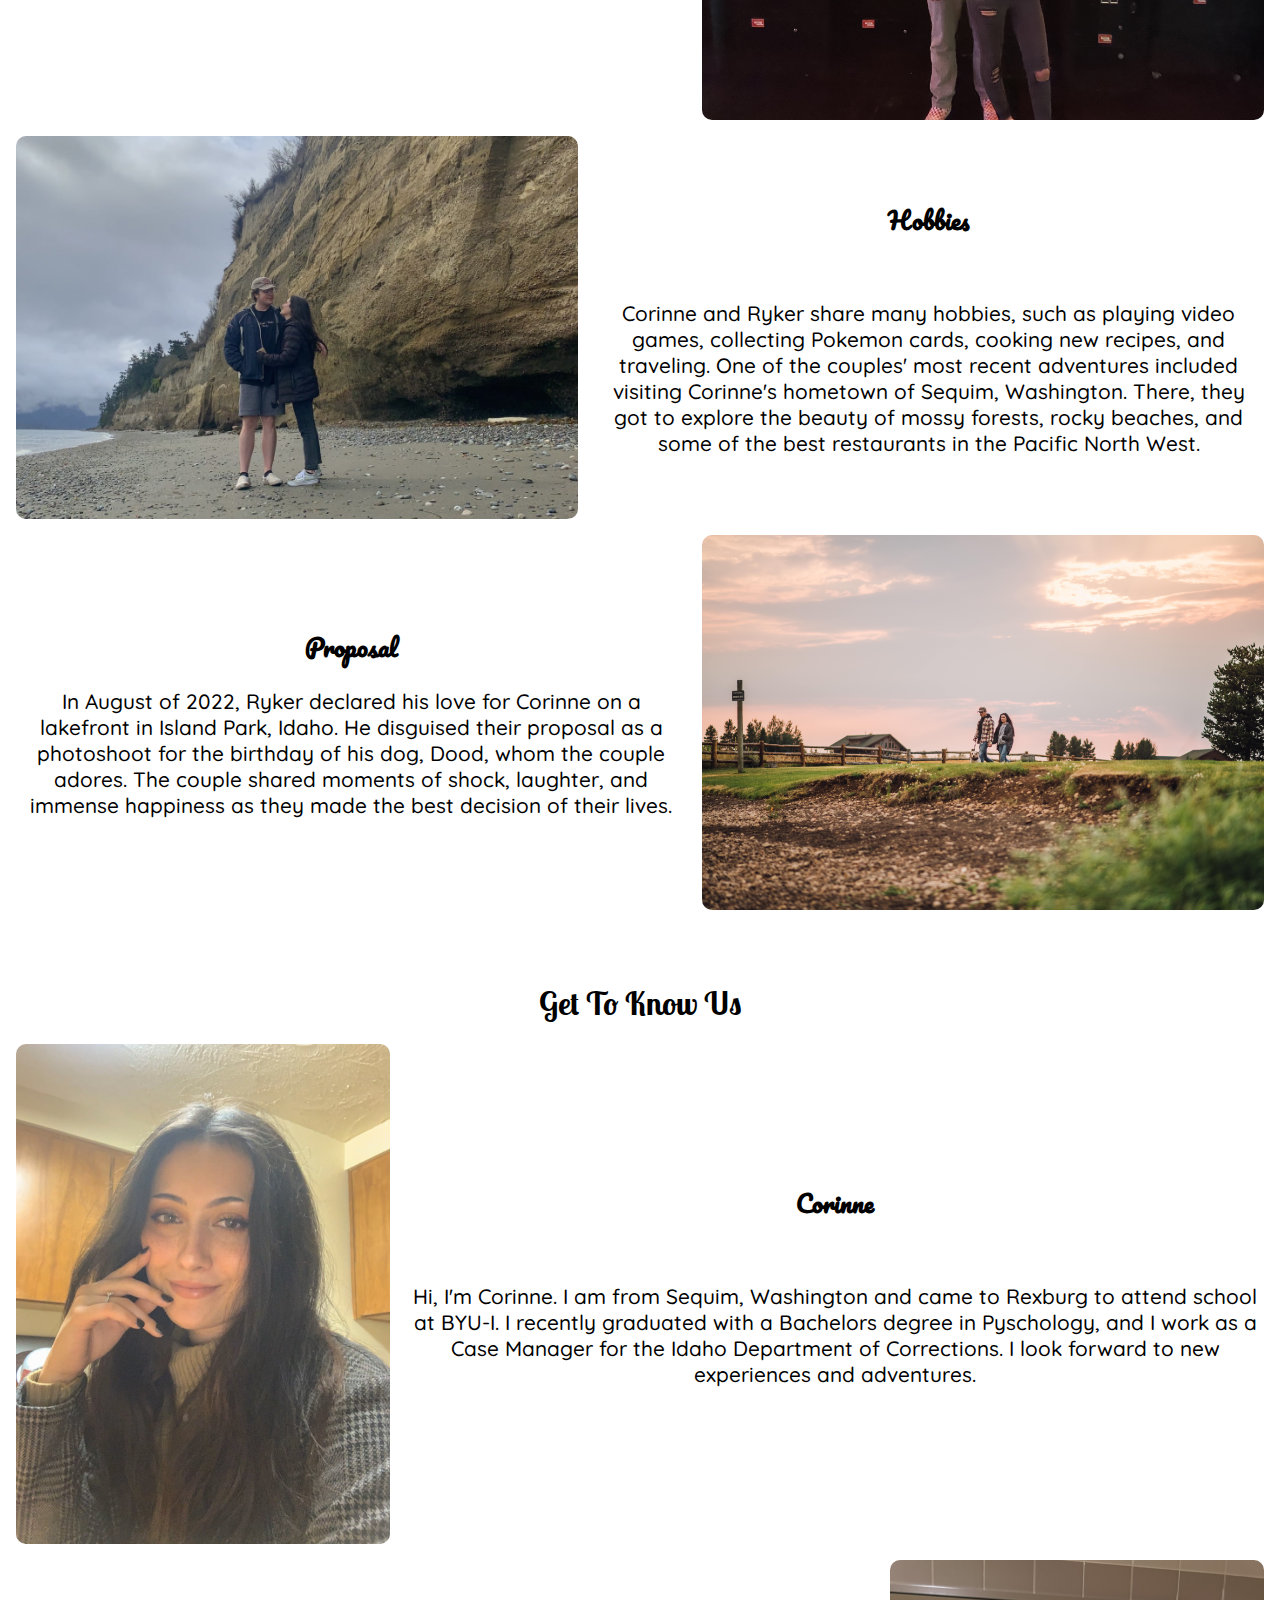
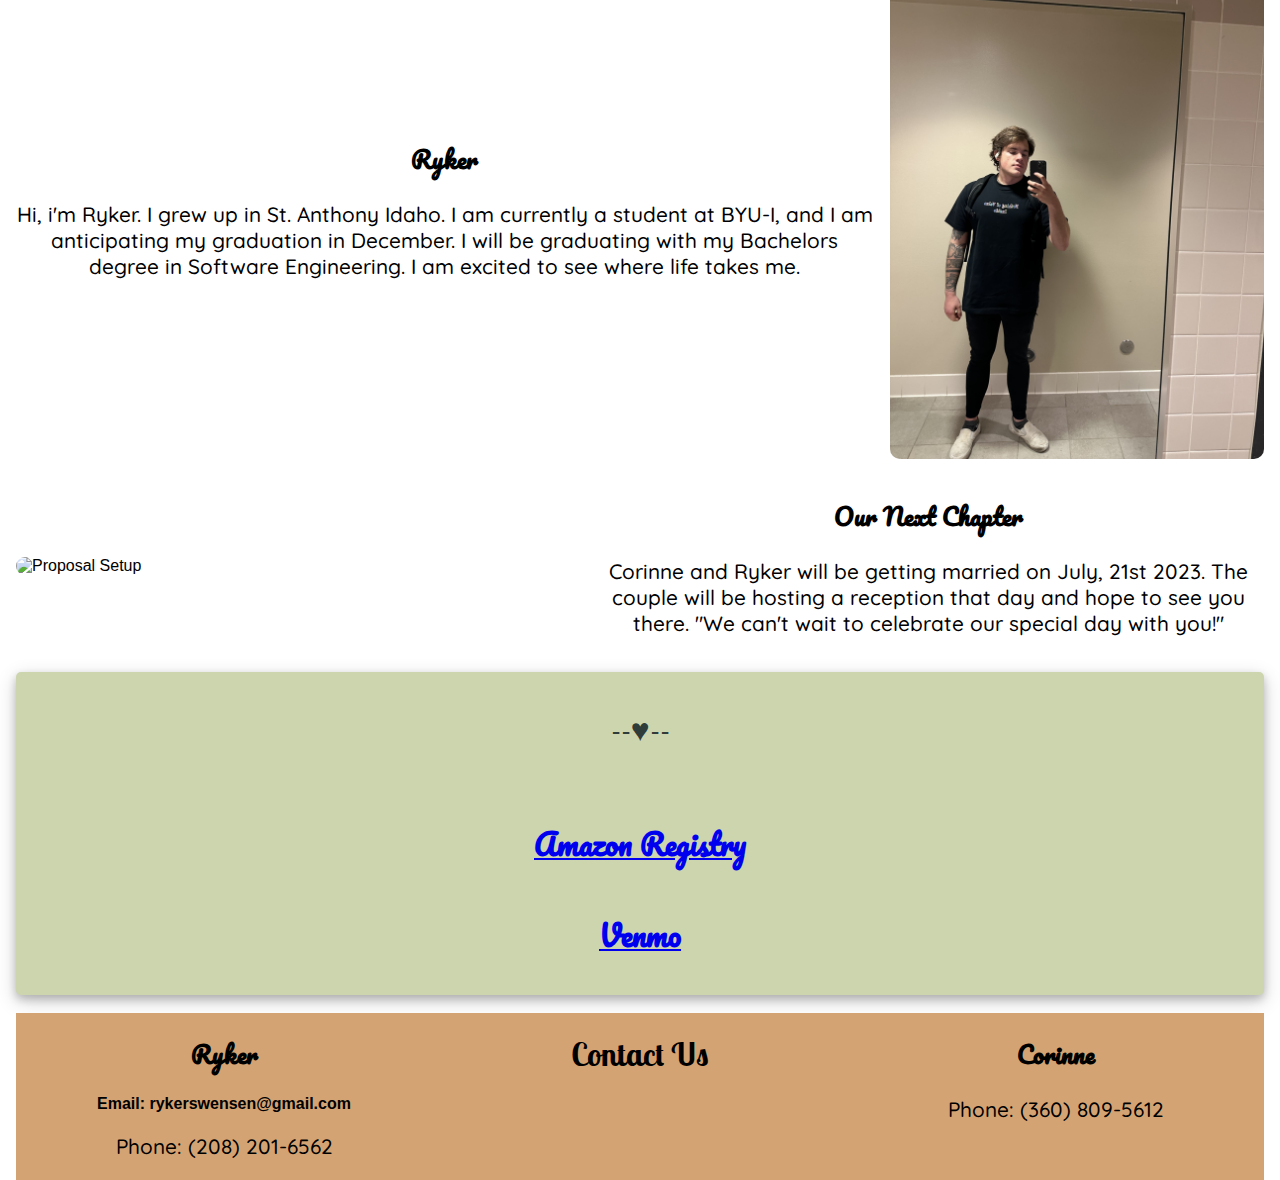
==== commit 7143e76e: "done" ====
--- a/index.html
+++ b/index.html
@@ -119,8 +119,8 @@
                     <p>
                     
                     Corinne and Ryker met through their mutual friend Kori.
-                    When we met, we hit it off instantly. We shared our love for 
-                    sushi and nerdy things like Nintendo games.
+                    When they met, they hit it off instantly. They shared their love for 
+                    sushi and nerdy hobbies, like Nintendo games and Legos.
                     </p>
                 </div>
             </div>
@@ -132,7 +132,9 @@
                 <div>
                     <h2>Dating</h2>
                     <br>
-                    <p>The Human Rights Logo has its origin in the international “Logo for Human Rights” initiative, which was started in 2010. Its goal was to create an internationally recognized logo to support the global human rights movement. The winning logo was created by Predrag Stakić from Serbia.</p>
+                    <p>After getting to know each other better, Corinne and Ryker
+                        made their love official in September of 2021. One of their
+                        favorite dates included going to a retro arcade together.</p>
                 </div>
             </div>
 
@@ -141,7 +143,12 @@
                 <div>
                     <h2>Hobbies</h2>
                     <br>
-                    <p>The Human Rights Logo has its origin in the international “Logo for Human Rights” initiative, which was started in 2010. Its goal was to create an internationally recognized logo to support the global human rights movement. The winning logo was created by Predrag Stakić from Serbia.</p>
+                    <p>Corinne and Ryker share many hobbies, such as playing video games,
+                        collecting Pokemon cards, cooking new recipes, and traveling.
+                        One of the couples' most recent adventures included visiting 
+                        Corinne's hometown of Sequim, Washington. There, they got to 
+                        explore the beauty of mossy forests, rocky beaches, and some of
+                        the best restaurants in the Pacific North West. </p>
                 </div>
             </div>
             
@@ -149,7 +156,12 @@
                 <img src="./images/gallery/02-min.jpeg" alt="Proposal Surprise" id="surprise"/>
                 <div>
                     <h2>Proposal</h2>
-                    <p>The Human Rights Logo has its origin in the international “Logo for Human Rights” initiative, which was started in 2010. Its goal was to create an internationally recognized logo to support the global human rights movement. The winning logo was created by Predrag Stakić from Serbia.</p>
+                    <p>In August of 2022, Ryker declared his love for Corinne on a lakefront
+                        in Island Park, Idaho. He disguised their proposal as a photoshoot
+                        for the birthday of his dog, Dood, whom the couple adores. The couple 
+                        shared moments of shock, laughter, and immense happiness as they made 
+                        the best decision of their lives.
+                    </p>
                 </div>
             </div>
             <br>
@@ -163,10 +175,12 @@
                     <h2>Corinne</h2>
                 <br>
                 <p>
-                Hi, i'm Corinne. I grew up I am from Sequim Washington.
-                I came to Rexburg to attend school at BYU-I. 
+                Hi, I'm Corinne. I am from Sequim, Washington and
+                came to Rexburg to attend school at BYU-I. 
                 I recently graduated with a Bachelors degree in Pyschology, 
-                and I work as a Case Manager for the Idaho Department of Corrections. 
+                and I work as a Case Manager for the Idaho Department of Corrections.
+                I look forward to new experiences and adventures. 
+            
                 </p>
                 <br>
                 </div>
@@ -190,7 +204,13 @@
                 <img src="./images/gallery/59-min.jpeg" alt="Proposal Setup" id="setup"/>
                 <div>
                     <h2>Our Next Chapter</h2>
-                    <p>The Human Rights Logo has its origin in the international “Logo for Human Rights” initiative, which was started in 2010. Its goal was to create an internationally recognized logo to support the global human rights movement. The winning logo was created by Predrag Stakić from Serbia.</p>
+                    <p>Corinne and Ryker will be getting married on July, 21st 2023.
+                        The couple will be hosting a reception that day and hope to see
+                        you there. 
+                        "We can't wait to celebrate our special day with you!"
+                         
+                        
+                    </p>
                 </div>
             </div>
             
